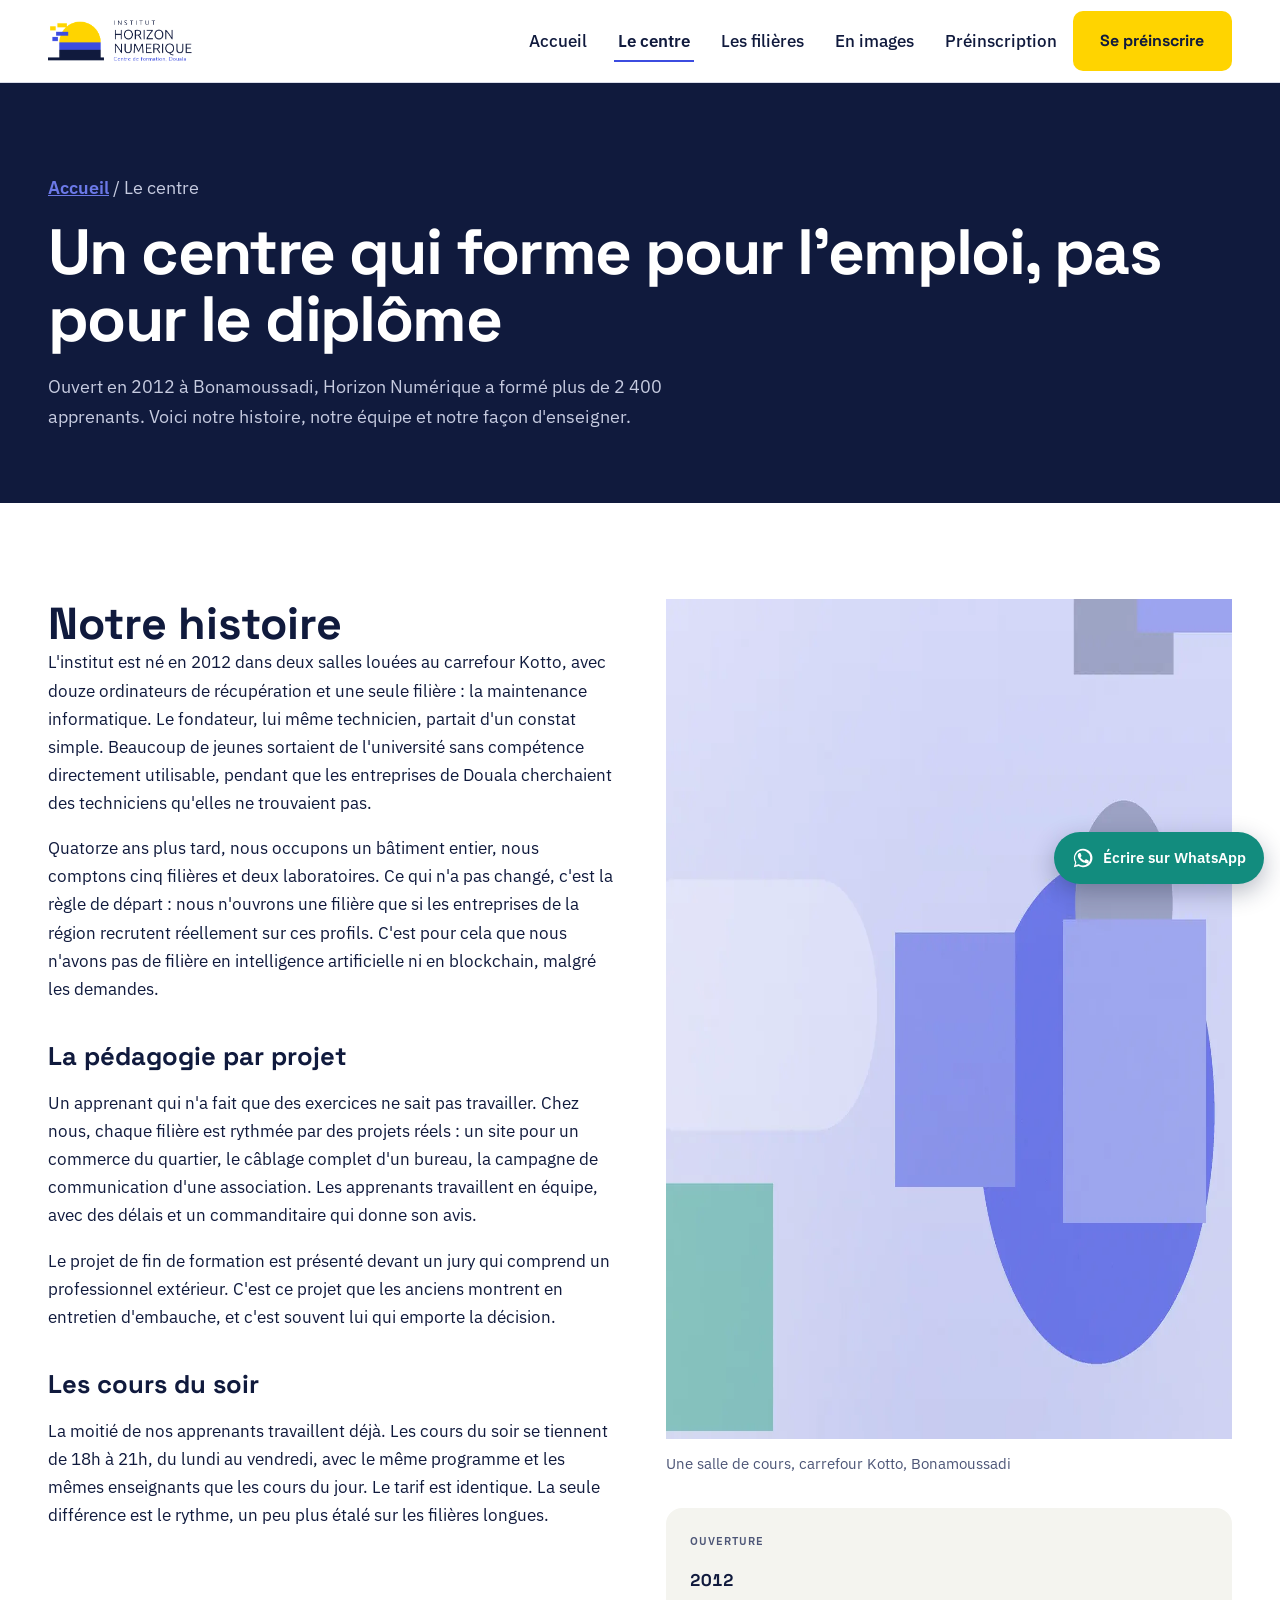
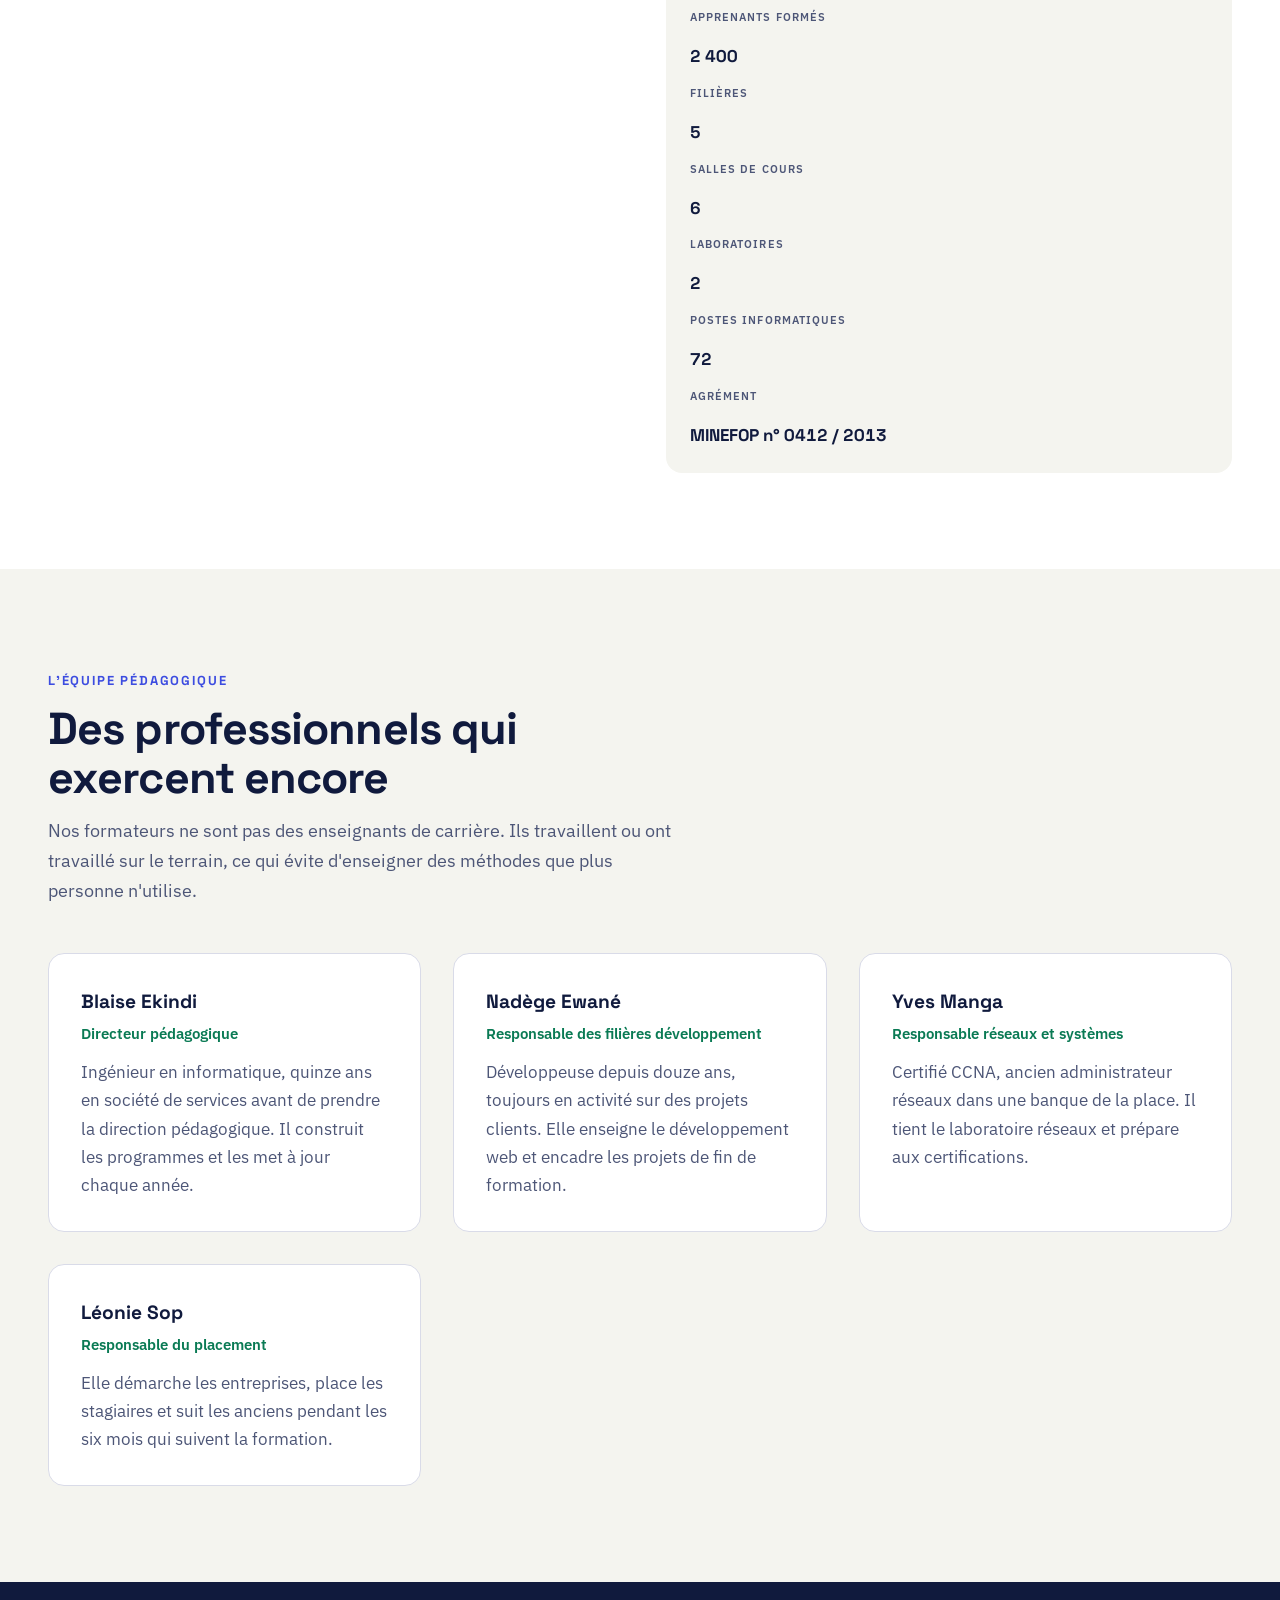
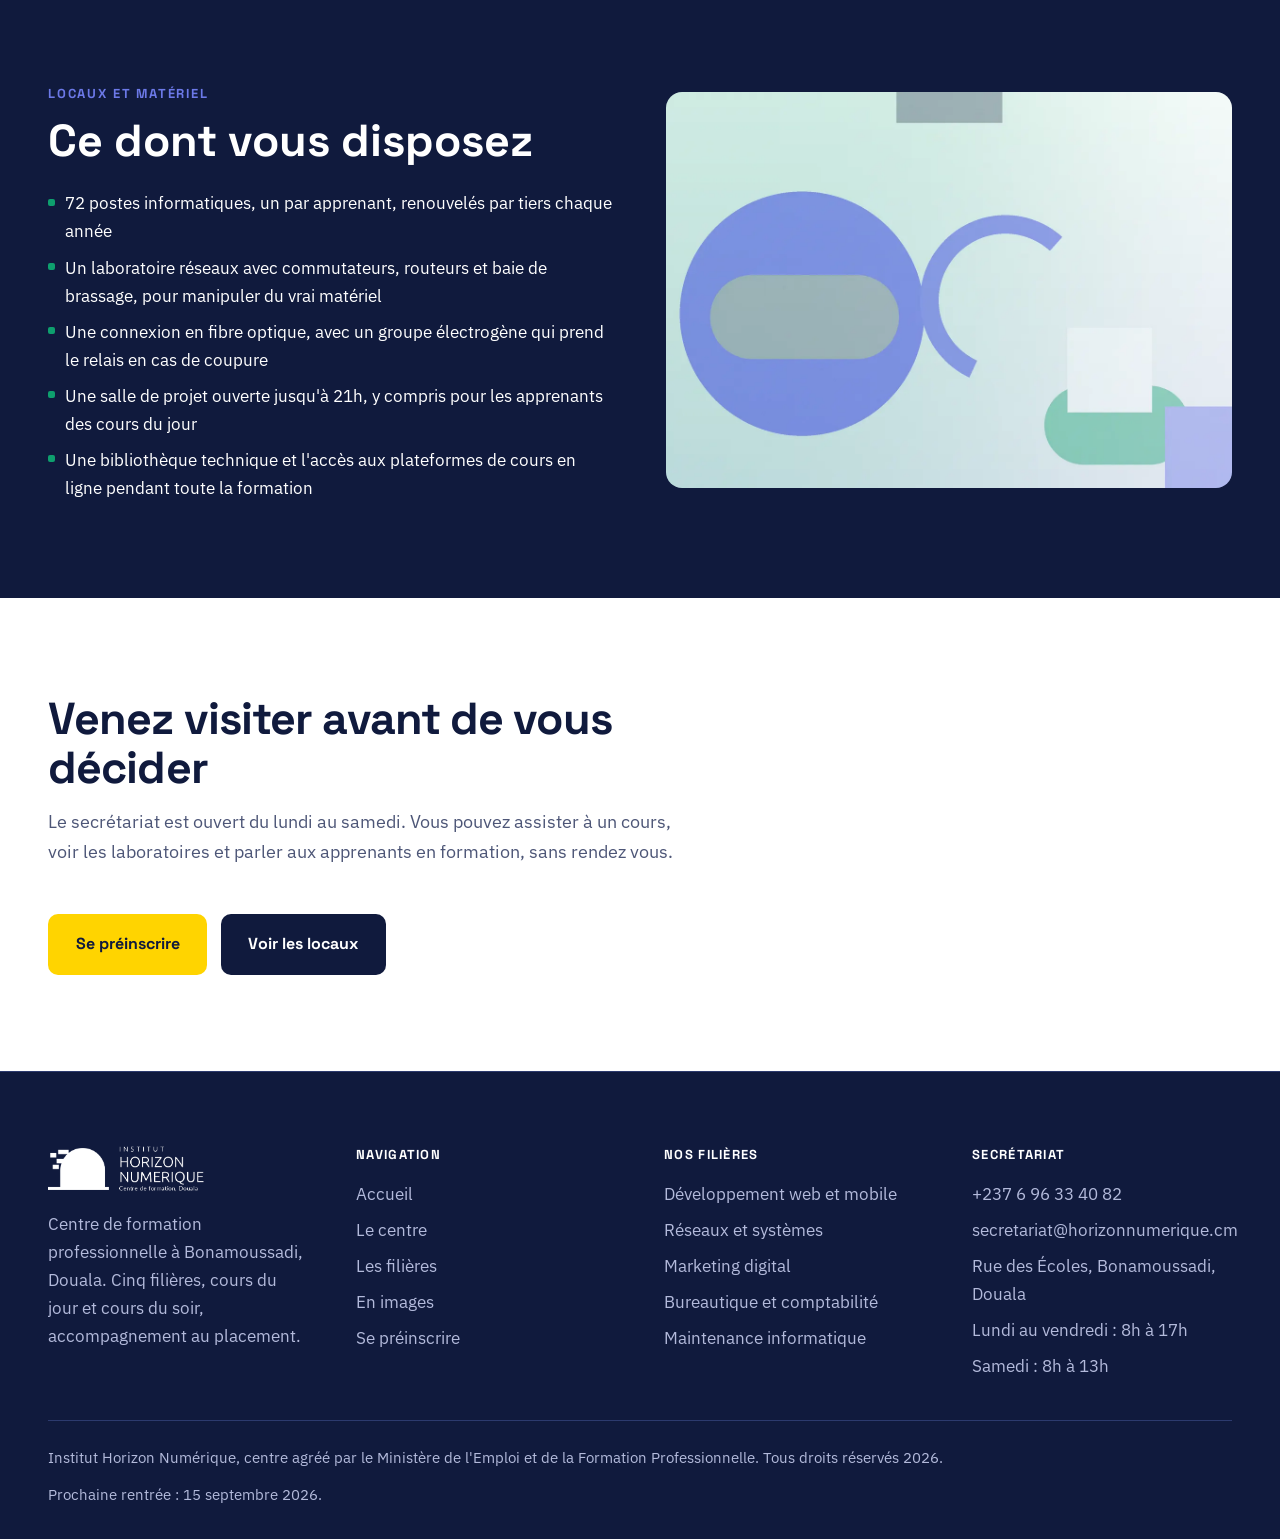
==== a-propos/index.html @ 8bb301e9 "Firs commit" ====
<!DOCTYPE html>
<html lang="fr">
<head>
  <meta charset="UTF-8">
  <meta name="viewport" content="width=device-width, initial-scale=1">
  <title>Le centre de formation | Horizon Numérique, Douala</title>
  <meta name="description" content="Ouvert en 2012 à Bonamoussadi, Horizon Numérique a formé 2 400 apprenants à Douala. Équipe pédagogique, laboratoires, matériel et pédagogie par projet.">
  <link rel="canonical" href="https://www.horizonnumerique.cm/a-propos/">
  <meta name="theme-color" content="#101A3D">
  <meta name="author" content="Institut Horizon Numérique">

  <meta property="og:type" content="website">
  <meta property="og:title" content="Le centre de formation | Horizon Numérique, Douala">
  <meta property="og:description" content="Ouvert en 2012 à Bonamoussadi, Horizon Numérique a formé 2 400 apprenants à Douala. Équipe pédagogique, laboratoires, matériel et pédagogie par projet.">
  <meta property="og:image" content="https://www.horizonnumerique.cm/assets/img/og-image.jpg">
  <meta property="og:image:width" content="1200">
  <meta property="og:image:height" content="630">
  <meta property="og:url" content="https://www.horizonnumerique.cm/a-propos/">
  <meta property="og:locale" content="fr_FR">
  <meta property="og:site_name" content="Institut Horizon Numérique">
  <meta name="twitter:card" content="summary_large_image">
  <meta name="twitter:title" content="Le centre de formation | Horizon Numérique, Douala">
  <meta name="twitter:description" content="Ouvert en 2012 à Bonamoussadi, Horizon Numérique a formé 2 400 apprenants à Douala. Équipe pédagogique, laboratoires, matériel et pédagogie par projet.">
  <meta name="twitter:image" content="https://www.horizonnumerique.cm/assets/img/og-image.jpg">

  <link rel="icon" href="../favicon.ico" sizes="any">
  <link rel="icon" type="image/png" sizes="32x32" href="../assets/logo/favicon-32x32.png">
  <link rel="icon" type="image/png" sizes="16x16" href="../assets/logo/favicon-16x16.png">
  <link rel="apple-touch-icon" href="../assets/logo/apple-touch-icon.png">
  <link rel="manifest" href="../site.webmanifest">

  <link rel="preload" as="image" href="../assets/logo/logo.png">
  <link rel="preconnect" href="https://fonts.googleapis.com">
  <link rel="preconnect" href="https://fonts.gstatic.com" crossorigin>
  <link rel="stylesheet"
        href="https://fonts.googleapis.com/css2?family=Space+Grotesk:wght@500;700&family=IBM+Plex+Sans:wght@400;500;600&display=swap">
  <link rel="stylesheet" href="../assets/css/style.css">
</head>
<body>
  <a class="saut-contenu" href="#contenu">Aller au contenu principal</a>

  <header class="entete">
    <div class="enveloppe entete__barre">
      <a class="entete__logo" href="../index.html" aria-label="Institut Horizon Numérique, retour à l'accueil">
        <img src="../assets/logo/logo.png" alt="Institut Horizon Numérique, centre de formation à Douala" width="144" height="46">
      </a>

      <button class="bouton-menu" type="button" data-menu-bouton
              aria-expanded="false" aria-controls="navigation-principale">Menu</button>

      <nav class="nav" id="navigation-principale" data-menu aria-label="Navigation principale">
        <ul class="nav__liste">
          <li><a class="nav__lien" href="../index.html">Accueil</a></li>
          <li><a class="nav__lien" href="../a-propos/index.html" aria-current="page">Le centre</a></li>
          <li><a class="nav__lien" href="../services/index.html">Les filières</a></li>
          <li><a class="nav__lien" href="../galerie/index.html">En images</a></li>
          <li><a class="nav__lien" href="../contact/index.html">Préinscription</a></li>
        </ul>
      </nav>

      <a class="bouton bouton--jaune" href="../contact/index.html">Se préinscrire</a>
    </div>
  </header>


  <main id="contenu">
    <section class="bandeau">
      <div class="enveloppe">
        <p class="fil"><a href="../index.html">Accueil</a> / Le centre</p>
        <h1>Un centre qui forme pour l'emploi, pas pour le diplôme</h1>
        <p>Ouvert en 2012 à Bonamoussadi, Horizon Numérique a formé plus de 2 400 apprenants. Voici notre histoire, notre équipe et notre façon d'enseigner.</p>
      </div>
    </section>

    <section class="section">
      <div class="enveloppe colonnes">
        <div class="prose">
          <h2 style="font-family:var(--display);font-size:var(--t-l);font-weight:700;line-height:1.1">Notre histoire</h2>
          <p>L'institut est né en 2012 dans deux salles louées au carrefour
             Kotto, avec douze ordinateurs de récupération et une seule
             filière : la maintenance informatique. Le fondateur, lui même
             technicien, partait d'un constat simple. Beaucoup de jeunes
             sortaient de l'université sans compétence directement utilisable,
             pendant que les entreprises de Douala cherchaient des techniciens
             qu'elles ne trouvaient pas.</p>
          <p>Quatorze ans plus tard, nous occupons un bâtiment entier, nous
             comptons cinq filières et deux laboratoires. Ce qui n'a pas changé,
             c'est la règle de départ : nous n'ouvrons une filière que si les
             entreprises de la région recrutent réellement sur ces profils.
             C'est pour cela que nous n'avons pas de filière en intelligence
             artificielle ni en blockchain, malgré les demandes.</p>

          <h3>La pédagogie par projet</h3>
          <p>Un apprenant qui n'a fait que des exercices ne sait pas
             travailler. Chez nous, chaque filière est rythmée par des projets
             réels : un site pour un commerce du quartier, le câblage complet
             d'un bureau, la campagne de communication d'une association. Les
             apprenants travaillent en équipe, avec des délais et un
             commanditaire qui donne son avis.</p>
          <p>Le projet de fin de formation est présenté devant un jury qui
             comprend un professionnel extérieur. C'est ce projet que les
             anciens montrent en entretien d'embauche, et c'est souvent lui qui
             emporte la décision.</p>

          <h3>Les cours du soir</h3>
          <p>La moitié de nos apprenants travaillent déjà. Les cours du soir se
             tiennent de 18h à 21h, du lundi au vendredi, avec le même
             programme et les mêmes enseignants que les cours du jour. Le tarif
             est identique. La seule différence est le rythme, un peu plus
             étalé sur les filières longues.</p>
        </div>

        <div>
          <picture>
            <source type="image/webp" srcset="../assets/img/locaux.webp">
            <img src="../assets/img/locaux.jpg" alt="Salle de cours de l'Institut Horizon Numérique à Douala" width="1200" height="840" loading="lazy" decoding="async">
          </picture>
          <p class="champ__aide" style="margin-top:0.75rem">Une salle de cours,
             carrefour Kotto, Bonamoussadi</p>

          <div class="encadre" style="margin-top:2rem">
            <dl>
              <dt>Ouverture</dt><dd>2012</dd>
              <dt>Apprenants formés</dt><dd>2 400</dd>
              <dt>Filières</dt><dd>5</dd>
              <dt>Salles de cours</dt><dd>6</dd>
              <dt>Laboratoires</dt><dd>2</dd>
              <dt>Postes informatiques</dt><dd>72</dd>
              <dt>Agrément</dt><dd>MINEFOP n° 0412 / 2013</dd>
            </dl>
          </div>
        </div>
      </div>
    </section>

    <section class="section section--craie" aria-labelledby="titre-equipe">
      <div class="enveloppe">
        <div class="titre-section">
          <span class="surtitre">L'équipe pédagogique</span>
          <h2 id="titre-equipe">Des professionnels qui exercent encore</h2>
          <p>Nos formateurs ne sont pas des enseignants de carrière. Ils
             travaillent ou ont travaillé sur le terrain, ce qui évite
             d'enseigner des méthodes que plus personne n'utilise.</p>
        </div>

        <div class="temoignages">
          <article class="temoignage">
            <div>
              <h3 style="font-family:var(--display);font-size:1.2rem;font-weight:700">Blaise Ekindi</h3>
              <p class="temoignage__poste" style="margin-top:0.2rem">Directeur pédagogique</p>
              <p style="margin-top:0.75rem;color:var(--texte-doux)">Ingénieur en informatique, quinze ans en société de services avant de prendre la direction pédagogique. Il construit les programmes et les met à jour chaque année.</p>
            </div>
          </article>
          <article class="temoignage">
            <div>
              <h3 style="font-family:var(--display);font-size:1.2rem;font-weight:700">Nadège Ewané</h3>
              <p class="temoignage__poste" style="margin-top:0.2rem">Responsable des filières développement</p>
              <p style="margin-top:0.75rem;color:var(--texte-doux)">Développeuse depuis douze ans, toujours en activité sur des projets clients. Elle enseigne le développement web et encadre les projets de fin de formation.</p>
            </div>
          </article>
          <article class="temoignage">
            <div>
              <h3 style="font-family:var(--display);font-size:1.2rem;font-weight:700">Yves Manga</h3>
              <p class="temoignage__poste" style="margin-top:0.2rem">Responsable réseaux et systèmes</p>
              <p style="margin-top:0.75rem;color:var(--texte-doux)">Certifié CCNA, ancien administrateur réseaux dans une banque de la place. Il tient le laboratoire réseaux et prépare aux certifications.</p>
            </div>
          </article>
          <article class="temoignage">
            <div>
              <h3 style="font-family:var(--display);font-size:1.2rem;font-weight:700">Léonie Sop</h3>
              <p class="temoignage__poste" style="margin-top:0.2rem">Responsable du placement</p>
              <p style="margin-top:0.75rem;color:var(--texte-doux)">Elle démarche les entreprises, place les stagiaires et suit les anciens pendant les six mois qui suivent la formation.</p>
            </div>
          </article>
        </div>
      </div>
    </section>

    <section class="section section--nuit">
      <div class="enveloppe duo">
        <div>
          <span class="surtitre">Locaux et matériel</span>
          <h2 style="font-family:var(--display);font-size:var(--t-l);font-weight:700;line-height:1.1">Ce dont vous disposez</h2>
          <ul class="liste-puces" style="margin-top:1.5rem">
            <li>72 postes informatiques, un par apprenant, renouvelés par
                tiers chaque année</li>
            <li>Un laboratoire réseaux avec commutateurs, routeurs et baie de
                brassage, pour manipuler du vrai matériel</li>
            <li>Une connexion en fibre optique, avec un groupe électrogène qui
                prend le relais en cas de coupure</li>
            <li>Une salle de projet ouverte jusqu'à 21h, y compris pour les
                apprenants des cours du jour</li>
            <li>Une bibliothèque technique et l'accès aux plateformes de cours
                en ligne pendant toute la formation</li>
          </ul>
        </div>
        <div><picture>
            <source type="image/webp" srcset="../assets/img/pedagogie.webp">
            <img src="../assets/img/pedagogie.jpg" alt="Apprenants travaillant en projet à l'Institut Horizon Numérique" width="1200" height="840" loading="lazy" decoding="async">
          </picture></div>
      </div>
    </section>

    <section class="section">
      <div class="enveloppe">
        <div class="titre-section">
          <h2>Venez visiter avant de vous décider</h2>
          <p>Le secrétariat est ouvert du lundi au samedi. Vous pouvez assister
             à un cours, voir les laboratoires et parler aux apprenants en
             formation, sans rendez vous.</p>
        </div>
        <div class="groupe-boutons">
          <a class="bouton bouton--jaune" href="../contact/index.html">Se préinscrire</a>
          <a class="bouton bouton--nuit" href="../galerie/index.html">Voir les locaux</a>
        </div>
      </div>
    </section>
  </main>


  <footer class="pied">
    <div class="enveloppe">
      <div class="pied__grille">
        <div>
          <img src="../assets/logo/logo-blanc.png" alt="Institut Horizon Numérique, centre de formation à Douala" width="157" height="50">
          <p>Centre de formation professionnelle à Bonamoussadi, Douala.
             Cinq filières, cours du jour et cours du soir, accompagnement au
             placement.</p>
        </div>

        <div>
          <h3>Navigation</h3>
          <ul>
            <li><a href="../index.html">Accueil</a></li>
            <li><a href="../a-propos/index.html">Le centre</a></li>
            <li><a href="../services/index.html">Les filières</a></li>
            <li><a href="../galerie/index.html">En images</a></li>
            <li><a href="../contact/index.html">Se préinscrire</a></li>
          </ul>
        </div>

        <div>
          <h3>Nos filières</h3>
          <ul>
            <li><a href="../services/index.html#dev-web">Développement web et mobile</a></li>
            <li><a href="../services/index.html#reseaux">Réseaux et systèmes</a></li>
            <li><a href="../services/index.html#marketing">Marketing digital</a></li>
            <li><a href="../services/index.html#bureautique">Bureautique et comptabilité</a></li>
            <li><a href="../services/index.html#maintenance">Maintenance informatique</a></li>
          </ul>
        </div>

        <div>
          <h3>Secrétariat</h3>
          <ul>
            <li><a href="tel:+237696334082">+237 6 96 33 40 82</a></li>
            <li><a href="mailto:secretariat@horizonnumerique.cm">secretariat@horizonnumerique.cm</a></li>
            <li>Rue des Écoles, Bonamoussadi, Douala</li>
            <li>Lundi au vendredi : 8h à 17h</li>
            <li>Samedi : 8h à 13h</li>
          </ul>
        </div>
      </div>

      <div class="pied__bas">
        <p>Institut Horizon Numérique, centre agréé par le Ministère de
           l'Emploi et de la Formation Professionnelle. Tous droits réservés
           <span data-annee>2026</span>.</p>
        <p>Prochaine rentrée : 15 septembre 2026.</p>
      </div>
    </div>
  </footer>

  <a class="whatsapp" href="https://wa.me/237696334082?text=Bonjour%2C%20je%20souhaite%20des%20informations%20sur%20les%20formations%20de%20l%27Institut%20Horizon%20Numerique." target="_blank" rel="noopener"
     aria-label="Écrire à l'Institut Horizon Numérique sur WhatsApp">
    <svg viewBox="0 0 24 24" aria-hidden="true" focusable="false"><path d="M17.5 14.4c-.3-.2-1.7-.9-2-1-.3-.1-.5-.2-.7.1-.2.3-.7 1-.9 1.2-.2.2-.3.2-.6.1-.3-.2-1.2-.5-2.3-1.4-.9-.8-1.4-1.7-1.6-2-.2-.3 0-.5.1-.6l.5-.5c.1-.2.2-.3.3-.5 0-.2 0-.4 0-.5 0-.2-.7-1.6-.9-2.2-.2-.6-.5-.5-.7-.5h-.6c-.2 0-.5.1-.8.4-.3.3-1 1-1 2.5s1.1 2.9 1.2 3.1c.2.2 2.1 3.2 5.1 4.4 2.5 1 3 .8 3.6.8.5 0 1.7-.7 2-1.4.2-.7.2-1.2.2-1.4-.1-.1-.3-.2-.6-.3M12 2a10 10 0 0 0-8.6 15L2 22l5.2-1.4A10 10 0 1 0 12 2m0 18.2c-1.6 0-3.2-.4-4.6-1.3l-.3-.2-3.1.8.8-3-.2-.3A8.2 8.2 0 1 1 12 20.2"/></svg>
    <span>Écrire sur WhatsApp</span>
  </a>

  <script src="../assets/js/main.js" defer></script>
</body>
</html>
---- assets/css/style.css ----
/* ==========================================================================
   Institut Horizon Numerique - feuille de style unique

   Le visiteur est un bachelier ou un parent qui compare deux ou trois centres.
   Il cherche quatre reponses : quelles filieres, combien ca coute, combien de
   temps, et est-ce que ca debouche sur un emploi. Toute la mise en page vise a
   rendre ces quatre reponses trouvables en moins de trente secondes.
   ========================================================================== */

:root {
  /* Palette : nuit et electrique viennent du logo. Le jaune aussi, mais il
     obeit ici a une regle stricte, voir plus bas. */
  --nuit: #101a3d;
  --nuit-clair: #1b2856;
  --jaune: #ffd400;
  --jaune-fonce: #d9b400;
  --electrique: #3c4ce0;
  --electrique-clair: #6c79e8;
  --craie: #f4f4ef;
  --vert: #0e9f6e;
  --vert-fonce: #0a7a54;
  --blanc: #ffffff;

  --texte: #101a3d;
  --texte-doux: #4d5677;
  --filet: #d9dbe8;

  --display: "Space Grotesk", system-ui, -apple-system, "Segoe UI", sans-serif;
  --corps: "IBM Plex Sans", system-ui, -apple-system, "Segoe UI", sans-serif;

  --t-xl: clamp(2.2rem, 5.5vw, 4rem);
  --t-l: clamp(1.75rem, 3.6vw, 2.8rem);
  --t-m: clamp(1.25rem, 2.2vw, 1.6rem);

  --gouttiere: clamp(1.25rem, 4vw, 3rem);
  --section: clamp(3.5rem, 8vw, 6rem);
  --max: 1280px;

  --rayon: 10px;
  --rayon-l: 16px;
  --ombre: 0 8px 26px rgba(16, 26, 61, 0.09);
  --transition: 220ms cubic-bezier(0.2, 0.6, 0.2, 1);
}

*,
*::before,
*::after {
  box-sizing: border-box;
}

* {
  margin: 0;
}

html {
  -webkit-text-size-adjust: 100%;
  scroll-behavior: smooth;
}

body {
  background: var(--blanc);
  color: var(--texte);
  font-family: var(--corps);
  font-size: 1.0625rem;
  line-height: 1.65;
  /* Chiffres tabulaires partout : le site est plein de tarifs, de durees et
     de pourcentages qui doivent s'aligner en colonne d'une carte a l'autre. */
  font-variant-numeric: tabular-nums;
  -webkit-font-smoothing: antialiased;
}

img,
picture,
svg {
  display: block;
  max-width: 100%;
}

a {
  color: inherit;
}

button,
input,
select,
textarea {
  font: inherit;
  color: inherit;
}

:focus-visible {
  outline: 3px solid var(--jaune);
  outline-offset: 3px;
}

/* Sur fond clair le jaune pur manque de contraste comme anneau de focus */
.section:not(.section--nuit) :focus-visible,
.entete :focus-visible {
  outline-color: var(--electrique);
}

.saut-contenu {
  position: absolute;
  left: -9999px;
  background: var(--nuit);
  color: var(--blanc);
  padding: 0.75rem 1.25rem;
  z-index: 200;
}

.saut-contenu:focus {
  left: 0;
}

/* --------------------------------------------------------------------------
   Structure
   -------------------------------------------------------------------------- */
.enveloppe {
  width: min(100% - var(--gouttiere) * 2, var(--max));
  margin-inline: auto;
}

.section {
  padding-block: var(--section);
}

.section--craie {
  background: var(--craie);
}

.section--nuit {
  background: var(--nuit);
  color: var(--blanc);
}

.titre-section {
  max-width: 64ch;
  margin-bottom: clamp(2rem, 4vw, 3rem);
}

.titre-section h2 {
  font-family: var(--display);
  font-size: var(--t-l);
  font-weight: 700;
  line-height: 1.1;
  letter-spacing: -0.02em;
}

.titre-section p {
  margin-top: 0.9rem;
  color: var(--texte-doux);
  font-size: 1.125rem;
}

.section--nuit .titre-section p {
  color: #b3badb;
}

.surtitre {
  display: inline-block;
  font-family: var(--display);
  font-size: 0.8125rem;
  font-weight: 700;
  letter-spacing: 0.14em;
  text-transform: uppercase;
  color: var(--electrique);
  margin-bottom: 0.75rem;
}

.section--nuit .surtitre {
  color: var(--electrique-clair);
}

/* --------------------------------------------------------------------------
   En-tete
   -------------------------------------------------------------------------- */
.entete {
  position: sticky;
  top: 0;
  z-index: 100;
  background: rgba(255, 255, 255, 0.97);
  border-bottom: 1px solid var(--filet);
}

.entete__barre {
  display: flex;
  align-items: center;
  gap: 0.75rem;
  min-height: 82px;
}

.entete__logo {
  margin-right: auto;
}

.entete__logo img {
  height: 46px;
  width: auto;
}

.nav__liste {
  display: flex;
  gap: clamp(0.75rem, 1.8vw, 1.75rem);
  list-style: none;
  padding: 0;
  align-items: center;
}

.nav__lien {
  text-decoration: none;
  font-weight: 500;
  padding: 0.5rem 0.25rem;
  border-bottom: 2px solid transparent;
  transition: color var(--transition), border-color var(--transition);
}

.nav__lien:hover {
  color: var(--electrique);
}

.nav__lien[aria-current="page"] {
  border-bottom-color: var(--electrique);
  font-weight: 600;
}

.bouton-menu {
  display: none;
  background: none;
  border: 1px solid var(--filet);
  border-radius: var(--rayon);
  padding: 0.6rem 1rem;
  cursor: pointer;
  font-weight: 600;
}

@media (max-width: 1040px) {
  .bouton-menu {
    display: block;
  }

  .entete__barre {
    flex-wrap: wrap;
  }

  .nav {
    position: absolute;
    inset: 100% 0 auto 0;
    background: var(--blanc);
    border-bottom: 1px solid var(--filet);
    display: none;
    padding: 0.5rem var(--gouttiere) 1.5rem;
    box-shadow: var(--ombre);
  }

  .nav[data-ouvert="true"] {
    display: block;
  }

  .nav__liste {
    flex-direction: column;
    align-items: stretch;
    gap: 0;
  }

  .nav__lien {
    display: block;
    padding-block: 0.95rem;
    border-bottom: 1px solid var(--filet);
  }
}

/* --------------------------------------------------------------------------
   Boutons
   LE JAUNE NE SERT QU'ICI. C'est la regle qui fait tenir toute la page : si
   le jaune apparait ailleurs, le visiteur ne sait plus ou cliquer.
   -------------------------------------------------------------------------- */
.bouton {
  display: inline-flex;
  align-items: center;
  justify-content: center;
  gap: 0.5rem;
  padding: 0.95rem 1.6rem;
  border-radius: var(--rayon);
  font-family: var(--display);
  font-weight: 700;
  font-size: 1rem;
  text-decoration: none;
  border: 2px solid transparent;
  cursor: pointer;
  transition: background var(--transition), color var(--transition),
    border-color var(--transition);
}

.bouton--jaune {
  background: var(--jaune);
  color: var(--nuit);
}

.bouton--jaune:hover {
  background: var(--jaune-fonce);
}

.bouton--nuit {
  background: var(--nuit);
  color: var(--blanc);
}

.bouton--nuit:hover {
  background: var(--electrique);
}

.bouton--ligne {
  border-color: currentColor;
}

.bouton--ligne:hover {
  background: var(--jaune);
  border-color: var(--jaune);
  color: var(--nuit);
}

.groupe-boutons {
  display: flex;
  flex-wrap: wrap;
  gap: 0.85rem;
}

/* --------------------------------------------------------------------------
   Hero
   La date limite de session est l'information la plus urgente de la page :
   elle est traitee comme une alerte, avant meme le titre.
   -------------------------------------------------------------------------- */
.hero {
  position: relative;
  background: var(--nuit);
  color: var(--blanc);
  overflow: hidden;
}

.hero__fond {
  position: absolute;
  inset: 0;
  width: 100%;
  height: 100%;
  object-fit: cover;
  opacity: 0.5;
}

.hero::after {
  content: "";
  position: absolute;
  inset: 0;
  background: linear-gradient(100deg, rgba(16, 26, 61, 0.95) 0%,
    rgba(16, 26, 61, 0.78) 48%, rgba(16, 26, 61, 0.25) 88%);
  pointer-events: none;
  z-index: 0;
}

.hero__contenu {
  position: relative;
  z-index: 1;
  padding-block: clamp(3rem, 8vw, 6rem);
}

.hero__texte {
  max-width: 62ch;
}

.hero h1 {
  font-family: var(--display);
  font-size: var(--t-xl);
  font-weight: 700;
  line-height: 1.05;
  letter-spacing: -0.025em;
  margin-block: 1.25rem;
}

.hero p {
  font-size: clamp(1.0625rem, 1.5vw, 1.2rem);
  color: #c6cbe0;
  max-width: 54ch;
}

.hero .groupe-boutons {
  margin-top: 2rem;
}

/* Bandeau de session : bordure jaune parce qu'il porte l'action, pas un fond
   jaune, qui volerait la vedette au bouton juste en dessous. */
.session {
  display: inline-flex;
  flex-wrap: wrap;
  align-items: baseline;
  gap: 0.5rem 0.85rem;
  border: 2px solid var(--jaune);
  border-radius: var(--rayon);
  padding: 0.7rem 1.1rem;
  font-size: 0.95rem;
}

.session__etiquette {
  font-family: var(--display);
  font-weight: 700;
  letter-spacing: 0.1em;
  text-transform: uppercase;
  font-size: 0.75rem;
  color: var(--jaune);
}

.session strong {
  font-weight: 600;
}

/* --------------------------------------------------------------------------
   Bandeau de chiffres
   -------------------------------------------------------------------------- */
.chiffres {
  display: grid;
  grid-template-columns: repeat(auto-fit, minmax(min(160px, 100%), 1fr));
  gap: clamp(1.25rem, 3vw, 2.5rem);
}

.chiffre__valeur {
  font-family: var(--display);
  font-size: clamp(2.4rem, 5vw, 3.5rem);
  font-weight: 700;
  line-height: 1;
  color: var(--electrique);
  letter-spacing: -0.02em;
}

.section--nuit .chiffre__valeur {
  color: var(--electrique-clair);
}

.chiffre--reussite .chiffre__valeur {
  color: var(--vert);
}

.section--nuit .chiffre--reussite .chiffre__valeur {
  color: #3ecb99;
}

.chiffre__libelle {
  margin-top: 0.6rem;
  font-size: 0.95rem;
  color: var(--texte-doux);
}

.section--nuit .chiffre__libelle {
  color: #b3badb;
}

/* --------------------------------------------------------------------------
   Grille des filieres : l'element signature

   Chaque carte porte les trois informations que le visiteur cherche (duree,
   rythme, tarif) sans avoir a cliquer. Le clic ne sert qu'a obtenir le
   detail : programme et debouches.
   -------------------------------------------------------------------------- */
.filieres {
  display: grid;
  grid-template-columns: repeat(auto-fit, minmax(min(320px, 100%), 1fr));
  gap: clamp(1.25rem, 2.5vw, 1.75rem);
  align-items: start;
}

.filiere {
  background: var(--blanc);
  border: 1px solid var(--filet);
  border-radius: var(--rayon-l);
  overflow: hidden;
  transition: border-color var(--transition), box-shadow var(--transition);
}

.filiere:hover {
  border-color: var(--electrique);
  box-shadow: var(--ombre);
}

.filiere__entete {
  padding: clamp(1.35rem, 2.5vw, 1.75rem);
}

.filiere__categorie {
  font-family: var(--display);
  font-size: 0.75rem;
  font-weight: 700;
  letter-spacing: 0.12em;
  text-transform: uppercase;
  color: var(--electrique);
}

.filiere h3 {
  font-family: var(--display);
  font-size: var(--t-m);
  font-weight: 700;
  line-height: 1.2;
  margin-block: 0.5rem 0.75rem;
}

.filiere__resume {
  color: var(--texte-doux);
  font-size: 1rem;
}

/* Les trois donnees decisives, alignees et toujours dans le meme ordre */
.filiere__donnees {
  display: grid;
  grid-template-columns: repeat(3, 1fr);
  gap: 0.75rem;
  margin-top: 1.25rem;
  padding-top: 1.25rem;
  border-top: 1px solid var(--filet);
}

.filiere__donnees div {
  min-width: 0;
}

.filiere__donnees dt {
  font-size: 0.6875rem;
  font-weight: 600;
  letter-spacing: 0.1em;
  text-transform: uppercase;
  color: var(--texte-doux);
  margin-bottom: 0.2rem;
}

.filiere__donnees dd {
  margin: 0;
  font-family: var(--display);
  font-weight: 700;
  font-size: 1rem;
  line-height: 1.25;
}

.filiere__donnees .tarif {
  color: var(--vert-fonce);
}

/* Le bouton de depliage occupe toute la largeur : c'est une grande cible,
   plus facile a viser au pouce sur un telephone d'entree de gamme. */
.filiere__bouton {
  width: 100%;
  display: flex;
  align-items: center;
  justify-content: space-between;
  gap: 1rem;
  background: var(--craie);
  border: 0;
  border-top: 1px solid var(--filet);
  padding: 1rem clamp(1.35rem, 2.5vw, 1.75rem);
  font-family: var(--display);
  font-weight: 700;
  cursor: pointer;
  text-align: left;
  transition: background var(--transition);
}

.filiere__bouton:hover {
  background: #e9eaf6;
}

.filiere__bouton svg {
  width: 20px;
  height: 20px;
  flex-shrink: 0;
  fill: none;
  stroke: var(--electrique);
  stroke-width: 2.2;
  stroke-linecap: round;
  transition: transform var(--transition);
}

.filiere__bouton[aria-expanded="true"] svg {
  transform: rotate(180deg);
}

.filiere__detail[hidden] {
  display: none;
}

.filiere__detail {
  padding: 0 clamp(1.35rem, 2.5vw, 1.75rem) clamp(1.35rem, 2.5vw, 1.75rem);
  border-top: 1px solid var(--filet);
}

.filiere__detail h4 {
  font-family: var(--display);
  font-size: 0.8125rem;
  font-weight: 700;
  letter-spacing: 0.1em;
  text-transform: uppercase;
  color: var(--texte-doux);
  margin-block: 1.5rem 0.75rem;
}

.filiere__detail ul {
  list-style: none;
  padding: 0;
  display: grid;
  gap: 0.5rem;
}

.filiere__detail li {
  display: grid;
  grid-template-columns: auto 1fr;
  gap: 0.65rem;
  align-items: start;
  font-size: 1rem;
}

.filiere__detail li::before {
  content: "";
  width: 7px;
  height: 7px;
  margin-top: 0.6rem;
  background: var(--electrique);
  border-radius: 2px;
}

.filiere__detail .debouches li::before {
  background: var(--vert);
}

/* --------------------------------------------------------------------------
   Etapes d'inscription
   -------------------------------------------------------------------------- */
.etapes {
  display: grid;
  grid-template-columns: repeat(auto-fit, minmax(min(220px, 100%), 1fr));
  gap: clamp(1.25rem, 3vw, 2rem);
  list-style: none;
  padding: 0;
  counter-reset: etape;
}

.etape {
  counter-increment: etape;
  padding-top: 1.5rem;
  border-top: 3px solid var(--electrique);
  position: relative;
}

.etape::before {
  content: counter(etape);
  font-family: var(--display);
  font-size: 2.5rem;
  font-weight: 700;
  line-height: 1;
  color: var(--electrique);
  display: block;
  margin-bottom: 0.5rem;
}

.section--nuit .etape {
  border-top-color: var(--electrique-clair);
}

.section--nuit .etape::before {
  color: var(--electrique-clair);
}

.etape h3 {
  font-family: var(--display);
  font-size: 1.2rem;
  font-weight: 700;
  margin-bottom: 0.5rem;
}

.etape p {
  color: var(--texte-doux);
  font-size: 1rem;
}

.section--nuit .etape p {
  color: #b3badb;
}

/* --------------------------------------------------------------------------
   Temoignages
   -------------------------------------------------------------------------- */
.temoignages {
  display: grid;
  grid-template-columns: repeat(auto-fit, minmax(min(280px, 100%), 1fr));
  gap: clamp(1.25rem, 2.5vw, 2rem);
}

.temoignage {
  background: var(--blanc);
  border: 1px solid var(--filet);
  border-radius: var(--rayon-l);
  padding: clamp(1.5rem, 2.5vw, 2rem);
  display: flex;
  flex-direction: column;
  gap: 1.25rem;
}

.temoignage blockquote {
  margin: 0;
  font-size: 1.0625rem;
}

.temoignage__auteur {
  display: flex;
  align-items: center;
  gap: 0.85rem;
  margin-top: auto;
  padding-top: 1.25rem;
  border-top: 1px solid var(--filet);
}

.temoignage__auteur img {
  width: 52px;
  height: 52px;
  border-radius: 50%;
  flex-shrink: 0;
}

.temoignage__nom {
  font-family: var(--display);
  font-weight: 700;
}

.temoignage__poste {
  font-size: 0.95rem;
  color: var(--vert-fonce);
  font-weight: 600;
}

.temoignage__promo {
  font-size: 0.875rem;
  color: var(--texte-doux);
}

/* --------------------------------------------------------------------------
   Entreprises partenaires
   Presentees en pastilles typographiques et non en logos : nous n'inventons
   pas l'identite visuelle d'entreprises reelles.
   -------------------------------------------------------------------------- */
.partenaires {
  display: flex;
  flex-wrap: wrap;
  gap: 0.75rem;
  list-style: none;
  padding: 0;
}

.partenaires li {
  border: 1px solid var(--filet);
  border-radius: var(--rayon);
  padding: 0.7rem 1.15rem;
  font-family: var(--display);
  font-weight: 500;
  background: var(--blanc);
}

.section--nuit .partenaires li {
  background: var(--nuit-clair);
  border-color: #2c3a6e;
}

/* --------------------------------------------------------------------------
   Fiches de filiere detaillees, page formations
   -------------------------------------------------------------------------- */
.fiche {
  border-top: 3px solid var(--nuit);
  padding-top: 1.75rem;
  margin-top: clamp(2.5rem, 5vw, 4rem);
}

.fiche__entete {
  display: grid;
  gap: 1.5rem;
  align-items: start;
}

@media (min-width: 880px) {
  .fiche__entete {
    grid-template-columns: 1.4fr 1fr;
    gap: clamp(2rem, 4vw, 3.5rem);
  }
}

.fiche h2 {
  font-family: var(--display);
  font-size: var(--t-l);
  font-weight: 700;
  line-height: 1.1;
  letter-spacing: -0.02em;
  margin-bottom: 0.75rem;
}

.fiche h3 {
  font-family: var(--display);
  font-size: 1.15rem;
  font-weight: 700;
  margin-block: 2rem 0.85rem;
}

.encadre {
  background: var(--craie);
  border-radius: var(--rayon-l);
  padding: 1.5rem;
}

.encadre dl {
  display: grid;
  gap: 0.85rem;
}

.encadre dt {
  font-size: 0.6875rem;
  font-weight: 600;
  letter-spacing: 0.1em;
  text-transform: uppercase;
  color: var(--texte-doux);
}

.encadre dd {
  margin: 0.15rem 0 0;
  font-family: var(--display);
  font-weight: 700;
  font-size: 1.0625rem;
}

.modules {
  display: grid;
  gap: 0.75rem;
  list-style: none;
  padding: 0;
  counter-reset: module;
}

.modules li {
  counter-increment: module;
  display: grid;
  grid-template-columns: auto 1fr;
  gap: 1rem;
  align-items: baseline;
  border-bottom: 1px solid var(--filet);
  padding-bottom: 0.75rem;
}

.modules li::before {
  content: "M" counter(module);
  font-family: var(--display);
  font-weight: 700;
  font-size: 0.8125rem;
  color: var(--electrique);
}

.liste-puces {
  list-style: none;
  padding: 0;
  display: grid;
  gap: 0.5rem;
}

.liste-puces li {
  display: grid;
  grid-template-columns: auto 1fr;
  gap: 0.65rem;
  align-items: start;
}

.liste-puces li::before {
  content: "";
  width: 7px;
  height: 7px;
  margin-top: 0.6rem;
  background: var(--vert);
  border-radius: 2px;
}

/* --------------------------------------------------------------------------
   Galerie
   -------------------------------------------------------------------------- */
.grille-galerie {
  display: grid;
  grid-template-columns: repeat(auto-fit, minmax(min(280px, 100%), 1fr));
  gap: clamp(1rem, 2vw, 1.5rem);
}

.vignette {
  border-radius: var(--rayon-l);
  overflow: hidden;
  background: var(--craie);
  border: 1px solid var(--filet);
}

.vignette img {
  width: 100%;
  height: auto;
  transition: transform var(--transition);
}

.vignette:hover img {
  transform: scale(1.04);
}

.vignette figcaption {
  padding: 1rem 1.25rem 1.25rem;
  font-family: var(--display);
  font-weight: 700;
}

.vignette figcaption span {
  display: block;
  font-family: var(--corps);
  font-weight: 400;
  font-size: 0.95rem;
  color: var(--texte-doux);
  margin-top: 0.2rem;
}

/* --------------------------------------------------------------------------
   Contenu editorial
   -------------------------------------------------------------------------- */
.colonnes {
  display: grid;
  grid-template-columns: repeat(auto-fit, minmax(min(300px, 100%), 1fr));
  gap: clamp(1.75rem, 4vw, 3.5rem);
}

.duo {
  display: grid;
  gap: clamp(2rem, 4vw, 3.5rem);
  align-items: center;
}

@media (min-width: 900px) {
  .duo {
    grid-template-columns: 1fr 1fr;
  }
}

.duo img {
  border-radius: var(--rayon-l);
  width: 100%;
  height: auto;
}

.prose p + p {
  margin-top: 1.1rem;
}

.prose h3 {
  font-family: var(--display);
  font-size: var(--t-m);
  font-weight: 700;
  margin-block: 2rem 0.75rem;
}

/* --------------------------------------------------------------------------
   Formulaire
   -------------------------------------------------------------------------- */
.formulaire {
  display: grid;
  gap: 1.25rem;
}

.champ {
  display: grid;
  gap: 0.4rem;
}

.champ--double {
  display: grid;
  gap: 1.25rem;
}

@media (min-width: 620px) {
  .champ--double {
    grid-template-columns: 1fr 1fr;
  }
}

.champ label {
  font-weight: 600;
}

.champ input,
.champ select,
.champ textarea {
  border: 1px solid var(--filet);
  border-radius: var(--rayon);
  background: var(--blanc);
  padding: 0.85rem 1rem;
  width: 100%;
}

.champ input:focus,
.champ select:focus,
.champ textarea:focus {
  border-color: var(--electrique);
}

.champ textarea {
  min-height: 130px;
  resize: vertical;
}

.champ__aide {
  font-size: 0.95rem;
  color: var(--texte-doux);
}

.champ__erreur {
  font-size: 0.95rem;
  font-weight: 600;
  color: #c62828;
  min-height: 1.2em;
}

.champ input[aria-invalid="true"],
.champ select[aria-invalid="true"],
.champ textarea[aria-invalid="true"] {
  border-color: #c62828;
  border-width: 2px;
}

/* Choix du rythme : deux options exclusives, presentees comme des cartes
   cliquables plutot que comme une liste deroulante. Le rythme est un critere
   de decision, il merite d'etre visible d'un coup d'oeil. */
.rythme {
  display: grid;
  grid-template-columns: 1fr 1fr;
  gap: 0.75rem;
}

.rythme label {
  border: 2px solid var(--filet);
  border-radius: var(--rayon);
  padding: 0.9rem 1rem;
  cursor: pointer;
  display: grid;
  gap: 0.2rem;
  transition: border-color var(--transition), background var(--transition);
}

.rythme label:hover {
  border-color: var(--electrique-clair);
}

.rythme input {
  position: absolute;
  opacity: 0;
  width: 0;
  height: 0;
}

.rythme input:checked + label,
.rythme label:has(input:checked) {
  border-color: var(--electrique);
  background: #eef0fc;
}

.rythme label:focus-within {
  outline: 3px solid var(--electrique);
  outline-offset: 2px;
}

.rythme span {
  font-size: 0.9rem;
  color: var(--texte-doux);
}

.message-succes {
  background: #e8f6f0;
  border-left: 4px solid var(--vert);
  border-radius: 0 var(--rayon) var(--rayon) 0;
  padding: 1.35rem 1.6rem;
  margin-bottom: 1.75rem;
}

.message-succes[hidden] {
  display: none;
}

/* --------------------------------------------------------------------------
   Coordonnees et carte
   -------------------------------------------------------------------------- */
.bloc-info {
  margin-bottom: 1.75rem;
}

.bloc-info h3 {
  font-family: var(--display);
  font-size: 0.8125rem;
  font-weight: 700;
  letter-spacing: 0.1em;
  text-transform: uppercase;
  color: var(--texte-doux);
  margin-bottom: 0.4rem;
}

.bloc-info a {
  font-weight: 600;
  color: var(--electrique);
}

.horaires {
  list-style: none;
  padding: 0;
  display: grid;
  gap: 0.5rem;
}

.horaires li {
  display: flex;
  justify-content: space-between;
  gap: 1rem;
  border-bottom: 1px solid var(--filet);
  padding-bottom: 0.5rem;
}

.horaires li:last-child {
  border-bottom: 0;
}

.carte-osm {
  border: 0;
  border-radius: var(--rayon-l);
  width: 100%;
  height: clamp(280px, 45vw, 420px);
}

/* --------------------------------------------------------------------------
   Bandeau de page interieure
   -------------------------------------------------------------------------- */
.bandeau {
  background: var(--nuit);
  color: var(--blanc);
  padding-block: clamp(2.5rem, 6vw, 4.5rem);
}

.bandeau h1 {
  font-family: var(--display);
  font-size: var(--t-xl);
  font-weight: 700;
  line-height: 1.05;
  letter-spacing: -0.025em;
}

.bandeau p {
  margin-top: 1.15rem;
  max-width: 64ch;
  font-size: 1.125rem;
  color: #c6cbe0;
}

.fil {
  font-size: 0.95rem;
  color: #b3badb;
  margin-bottom: 1rem;
}

.fil a {
  color: var(--electrique-clair);
  font-weight: 600;
}

/* --------------------------------------------------------------------------
   Pied de page
   -------------------------------------------------------------------------- */
.pied {
  background: var(--nuit);
  color: #b3badb;
  padding-block: clamp(3rem, 6vw, 4.5rem) 2rem;
  border-top: 1px solid #2c3a6e;
}

.pied__grille {
  display: grid;
  grid-template-columns: repeat(auto-fit, minmax(min(220px, 100%), 1fr));
  gap: clamp(1.75rem, 4vw, 3rem);
  padding-bottom: 2.5rem;
  border-bottom: 1px solid #2c3a6e;
}

.pied img {
  height: 50px;
  width: auto;
  margin-bottom: 1rem;
}

.pied h3 {
  font-family: var(--display);
  font-size: 0.8125rem;
  font-weight: 700;
  letter-spacing: 0.1em;
  text-transform: uppercase;
  color: var(--blanc);
  margin-bottom: 0.9rem;
}

.pied ul {
  list-style: none;
  padding: 0;
  display: grid;
  gap: 0.5rem;
}

.pied a {
  text-decoration: none;
}

.pied a:hover {
  color: var(--blanc);
  text-decoration: underline;
  text-underline-offset: 3px;
}

.pied__bas {
  display: flex;
  flex-wrap: wrap;
  gap: 0.75rem 1.5rem;
  justify-content: space-between;
  padding-top: 1.5rem;
  font-size: 0.95rem;
}

@media (max-width: 1039px) {
  .pied {
    padding-bottom: 6rem;
  }
}

/* --------------------------------------------------------------------------
   Bouton WhatsApp flottant
   -------------------------------------------------------------------------- */
.whatsapp {
  position: fixed;
  right: 1rem;
  bottom: 1rem;
  z-index: 90;
  display: inline-flex;
  align-items: center;
  gap: 0.6rem;
  background: #128c7e;
  color: #ffffff;
  text-decoration: none;
  padding: 0.85rem 1.1rem;
  border-radius: 999px;
  box-shadow: 0 8px 24px rgba(16, 26, 61, 0.3);
  font-weight: 600;
  font-size: 0.95rem;
}

.whatsapp svg {
  width: 22px;
  height: 22px;
  fill: currentColor;
}

.whatsapp span {
  display: none;
}

@media (min-width: 1040px) {
  .whatsapp span {
    display: inline;
  }
}

/* --------------------------------------------------------------------------
   Mouvement reduit
   -------------------------------------------------------------------------- */
@media (prefers-reduced-motion: reduce) {
  html {
    scroll-behavior: auto;
  }

  *,
  *::before,
  *::after {
    animation-duration: 0.01ms !important;
    animation-iteration-count: 1 !important;
    transition-duration: 0.01ms !important;
  }

  .vignette:hover img {
    transform: none;
  }
}
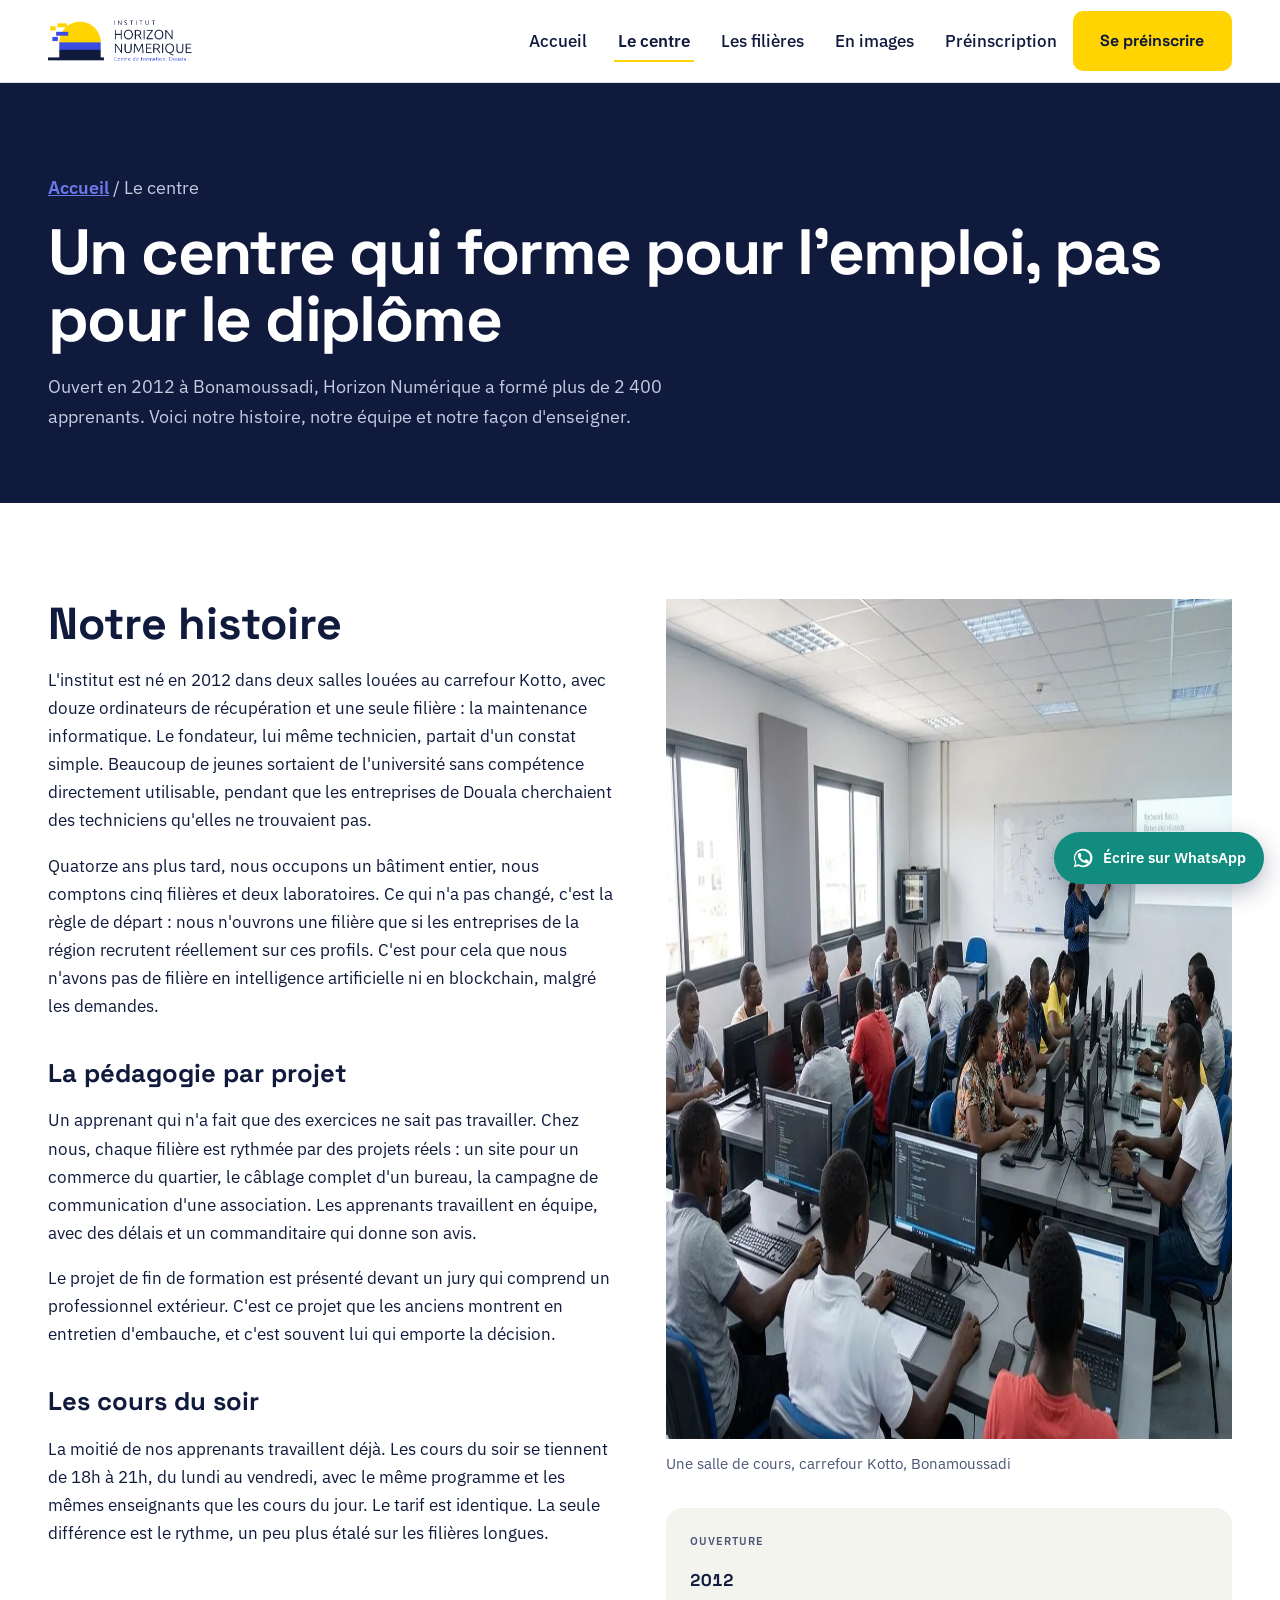
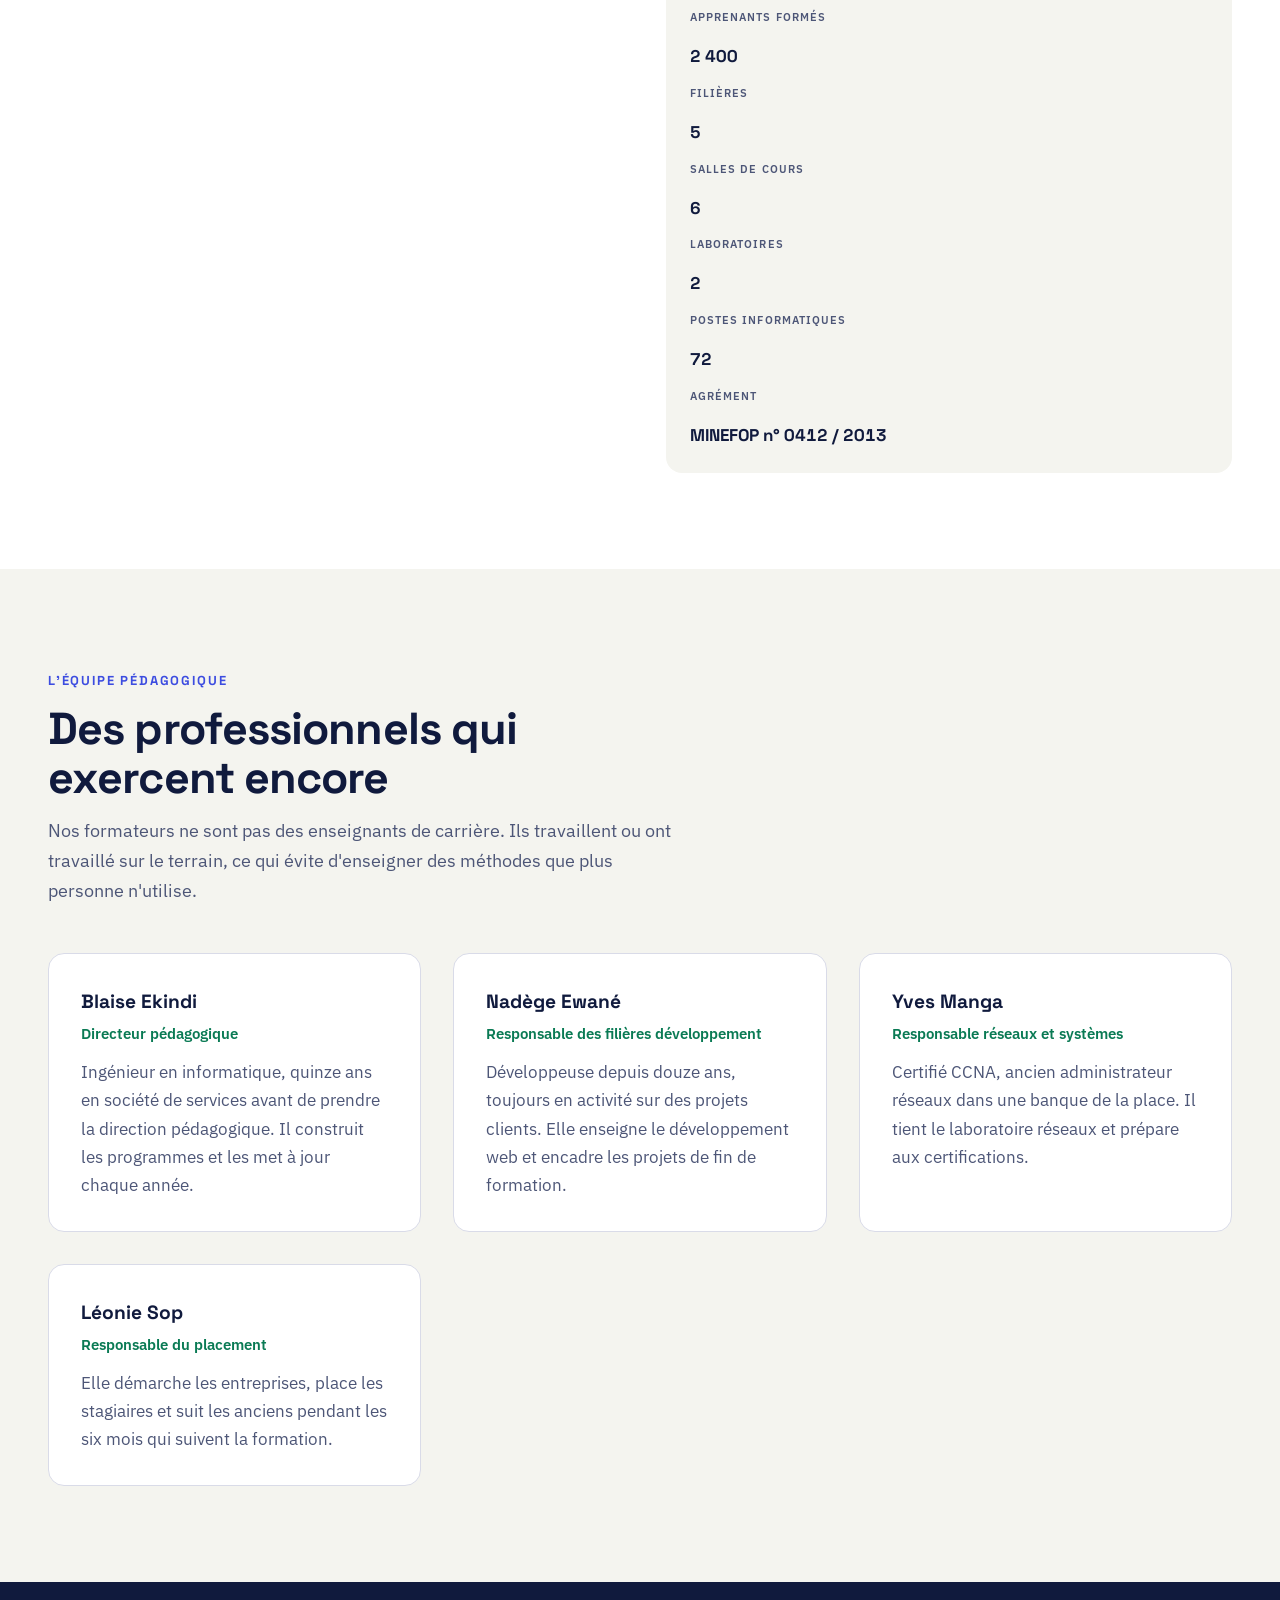
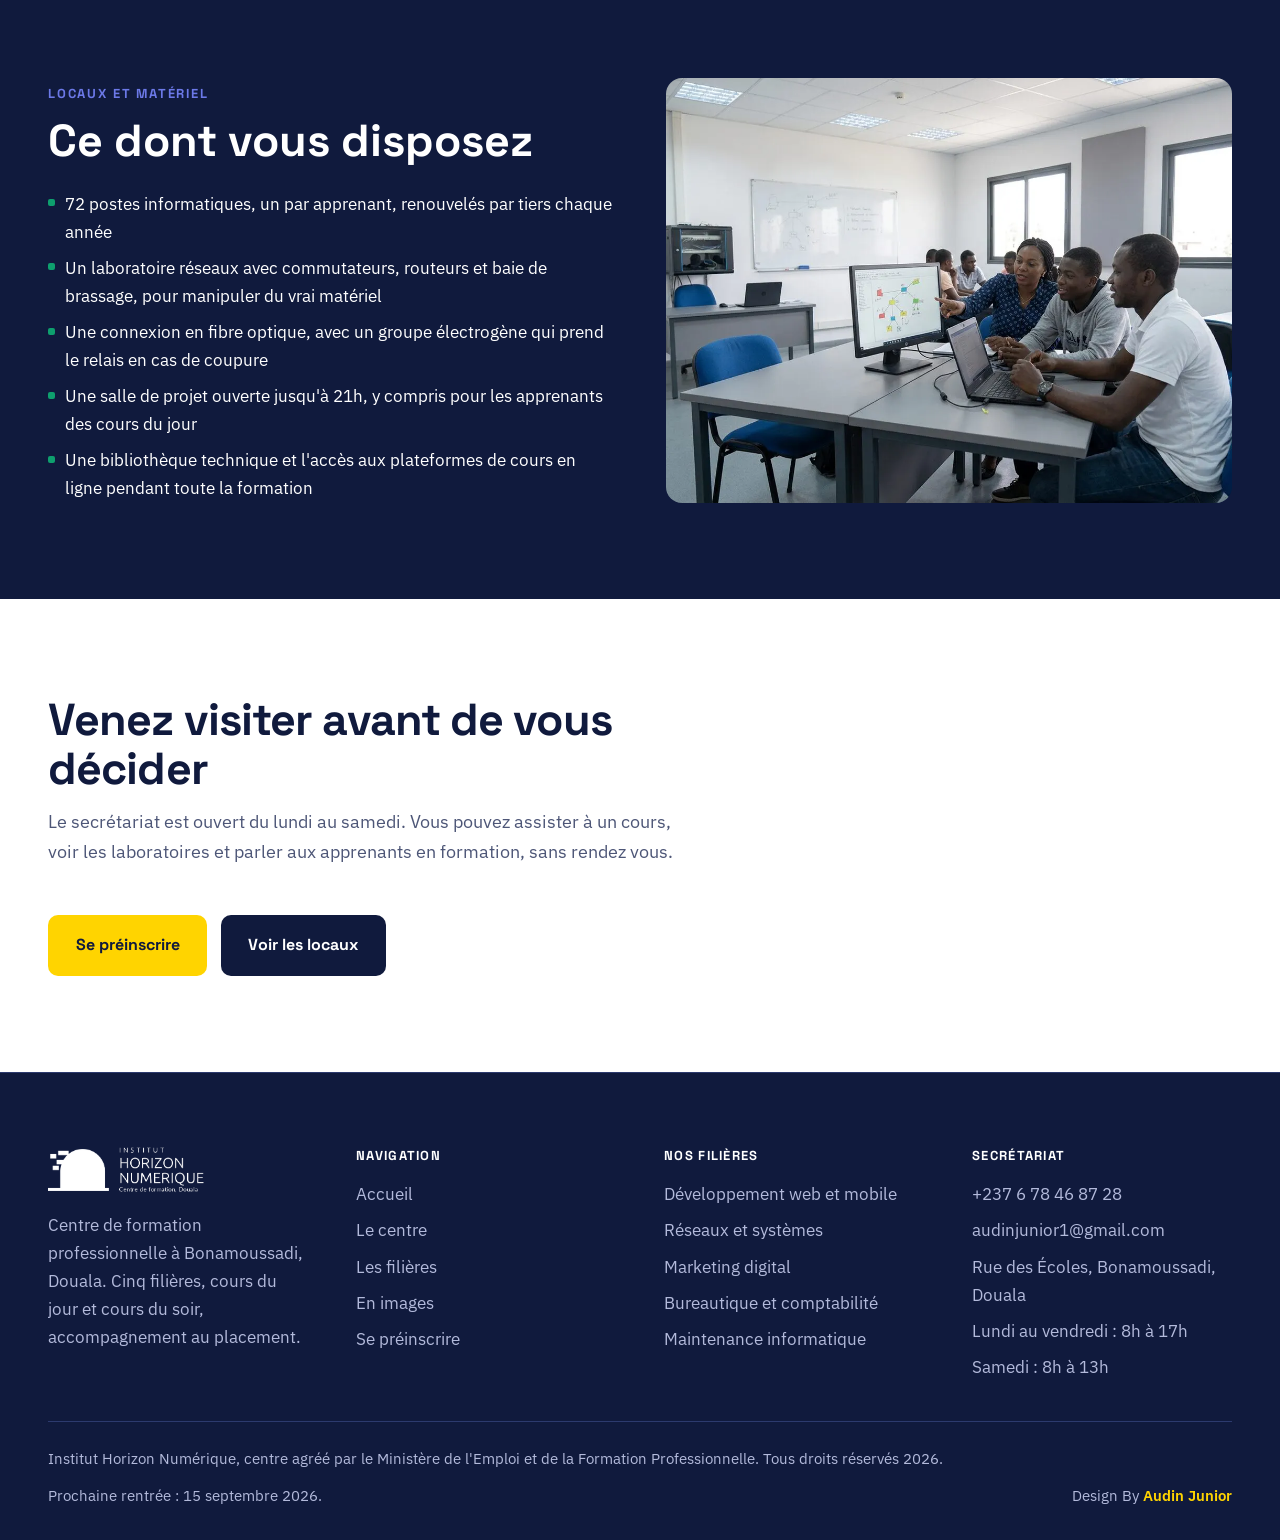
==== commit 608f20a3: "Animation + SEO" ====
--- a/a-propos/index.html
+++ b/a-propos/index.html
@@ -1,27 +1,31 @@
 <!DOCTYPE html>
 <html lang="fr">
+
 <head>
   <meta charset="UTF-8">
   <meta name="viewport" content="width=device-width, initial-scale=1">
   <title>Le centre de formation | Horizon Numérique, Douala</title>
-  <meta name="description" content="Ouvert en 2012 à Bonamoussadi, Horizon Numérique a formé 2 400 apprenants à Douala. Équipe pédagogique, laboratoires, matériel et pédagogie par projet.">
-  <link rel="canonical" href="https://www.horizonnumerique.cm/a-propos/">
+  <meta name="description"
+    content="Ouvert en 2012 à Bonamoussadi, Horizon Numérique a formé 2 400 apprenants à Douala. Équipe pédagogique, laboratoires, matériel et pédagogie par projet.">
+  <link rel="canonical" href="https://institut-horizon.vercel.app/a-propos/">
   <meta name="theme-color" content="#101A3D">
   <meta name="author" content="Institut Horizon Numérique">
 
   <meta property="og:type" content="website">
   <meta property="og:title" content="Le centre de formation | Horizon Numérique, Douala">
-  <meta property="og:description" content="Ouvert en 2012 à Bonamoussadi, Horizon Numérique a formé 2 400 apprenants à Douala. Équipe pédagogique, laboratoires, matériel et pédagogie par projet.">
-  <meta property="og:image" content="https://www.horizonnumerique.cm/assets/img/og-image.jpg">
+  <meta property="og:description"
+    content="Ouvert en 2012 à Bonamoussadi, Horizon Numérique a formé 2 400 apprenants à Douala. Équipe pédagogique, laboratoires, matériel et pédagogie par projet.">
+  <meta property="og:image" content="https://institut-horizon.vercel.app/assets/img/og-image.jpg">
   <meta property="og:image:width" content="1200">
   <meta property="og:image:height" content="630">
-  <meta property="og:url" content="https://www.horizonnumerique.cm/a-propos/">
+  <meta property="og:url" content="https://institut-horizon.vercel.app/a-propos/">
   <meta property="og:locale" content="fr_FR">
   <meta property="og:site_name" content="Institut Horizon Numérique">
   <meta name="twitter:card" content="summary_large_image">
   <meta name="twitter:title" content="Le centre de formation | Horizon Numérique, Douala">
-  <meta name="twitter:description" content="Ouvert en 2012 à Bonamoussadi, Horizon Numérique a formé 2 400 apprenants à Douala. Équipe pédagogique, laboratoires, matériel et pédagogie par projet.">
-  <meta name="twitter:image" content="https://www.horizonnumerique.cm/assets/img/og-image.jpg">
+  <meta name="twitter:description"
+    content="Ouvert en 2012 à Bonamoussadi, Horizon Numérique a formé 2 400 apprenants à Douala. Équipe pédagogique, laboratoires, matériel et pédagogie par projet.">
+  <meta name="twitter:image" content="https://institut-horizon.vercel.app/assets/img/og-image.jpg">
 
   <link rel="icon" href="../favicon.ico" sizes="any">
   <link rel="icon" type="image/png" sizes="32x32" href="../assets/logo/favicon-32x32.png">
@@ -33,20 +37,25 @@
   <link rel="preconnect" href="https://fonts.googleapis.com">
   <link rel="preconnect" href="https://fonts.gstatic.com" crossorigin>
   <link rel="stylesheet"
-        href="https://fonts.googleapis.com/css2?family=Space+Grotesk:wght@500;700&family=IBM+Plex+Sans:wght@400;500;600&display=swap">
+    href="https://fonts.googleapis.com/css2?family=Space+Grotesk:wght@500;700&family=IBM+Plex+Sans:wght@400;500;600&display=swap">
+  <!-- Marqueur JS : le CSS ne masque les elements animes que si le script est actif,
+       une page sans JavaScript reste donc entierement lisible. -->
+  <script>document.documentElement.classList.add("js");</script>
   <link rel="stylesheet" href="../assets/css/style.css">
 </head>
+
 <body>
   <a class="saut-contenu" href="#contenu">Aller au contenu principal</a>
 
   <header class="entete">
     <div class="enveloppe entete__barre">
       <a class="entete__logo" href="../index.html" aria-label="Institut Horizon Numérique, retour à l'accueil">
-        <img src="../assets/logo/logo.png" alt="Institut Horizon Numérique, centre de formation à Douala" width="144" height="46">
+        <img src="../assets/logo/logo.png" alt="Institut Horizon Numérique, centre de formation à Douala" width="144"
+          height="46">
       </a>
 
-      <button class="bouton-menu" type="button" data-menu-bouton
-              aria-expanded="false" aria-controls="navigation-principale">Menu</button>
+      <button class="bouton-menu" type="button" data-menu-bouton aria-expanded="false"
+        aria-controls="navigation-principale">Menu</button>
 
       <nav class="nav" id="navigation-principale" data-menu aria-label="Navigation principale">
         <ul class="nav__liste">
@@ -65,68 +74,77 @@
 
   <main id="contenu">
     <section class="bandeau">
-      <div class="enveloppe">
+      <div class="enveloppe" data-hero>
         <p class="fil"><a href="../index.html">Accueil</a> / Le centre</p>
         <h1>Un centre qui forme pour l'emploi, pas pour le diplôme</h1>
-        <p>Ouvert en 2012 à Bonamoussadi, Horizon Numérique a formé plus de 2 400 apprenants. Voici notre histoire, notre équipe et notre façon d'enseigner.</p>
+        <p>Ouvert en 2012 à Bonamoussadi, Horizon Numérique a formé plus de 2 400 apprenants. Voici notre histoire,
+          notre équipe et notre façon d'enseigner.</p>
       </div>
     </section>
 
     <section class="section">
       <div class="enveloppe colonnes">
-        <div class="prose">
-          <h2 style="font-family:var(--display);font-size:var(--t-l);font-weight:700;line-height:1.1">Notre histoire</h2>
+        <div class="prose" data-anim="droite">
+          <h2 class="titre-editorial titre-editorial--large">Notre histoire</h2>
           <p>L'institut est né en 2012 dans deux salles louées au carrefour
-             Kotto, avec douze ordinateurs de récupération et une seule
-             filière : la maintenance informatique. Le fondateur, lui même
-             technicien, partait d'un constat simple. Beaucoup de jeunes
-             sortaient de l'université sans compétence directement utilisable,
-             pendant que les entreprises de Douala cherchaient des techniciens
-             qu'elles ne trouvaient pas.</p>
+            Kotto, avec douze ordinateurs de récupération et une seule
+            filière : la maintenance informatique. Le fondateur, lui même
+            technicien, partait d'un constat simple. Beaucoup de jeunes
+            sortaient de l'université sans compétence directement utilisable,
+            pendant que les entreprises de Douala cherchaient des techniciens
+            qu'elles ne trouvaient pas.</p>
           <p>Quatorze ans plus tard, nous occupons un bâtiment entier, nous
-             comptons cinq filières et deux laboratoires. Ce qui n'a pas changé,
-             c'est la règle de départ : nous n'ouvrons une filière que si les
-             entreprises de la région recrutent réellement sur ces profils.
-             C'est pour cela que nous n'avons pas de filière en intelligence
-             artificielle ni en blockchain, malgré les demandes.</p>
+            comptons cinq filières et deux laboratoires. Ce qui n'a pas changé,
+            c'est la règle de départ : nous n'ouvrons une filière que si les
+            entreprises de la région recrutent réellement sur ces profils.
+            C'est pour cela que nous n'avons pas de filière en intelligence
+            artificielle ni en blockchain, malgré les demandes.</p>
 
           <h3>La pédagogie par projet</h3>
           <p>Un apprenant qui n'a fait que des exercices ne sait pas
-             travailler. Chez nous, chaque filière est rythmée par des projets
-             réels : un site pour un commerce du quartier, le câblage complet
-             d'un bureau, la campagne de communication d'une association. Les
-             apprenants travaillent en équipe, avec des délais et un
-             commanditaire qui donne son avis.</p>
+            travailler. Chez nous, chaque filière est rythmée par des projets
+            réels : un site pour un commerce du quartier, le câblage complet
+            d'un bureau, la campagne de communication d'une association. Les
+            apprenants travaillent en équipe, avec des délais et un
+            commanditaire qui donne son avis.</p>
           <p>Le projet de fin de formation est présenté devant un jury qui
-             comprend un professionnel extérieur. C'est ce projet que les
-             anciens montrent en entretien d'embauche, et c'est souvent lui qui
-             emporte la décision.</p>
+            comprend un professionnel extérieur. C'est ce projet que les
+            anciens montrent en entretien d'embauche, et c'est souvent lui qui
+            emporte la décision.</p>
 
           <h3>Les cours du soir</h3>
           <p>La moitié de nos apprenants travaillent déjà. Les cours du soir se
-             tiennent de 18h à 21h, du lundi au vendredi, avec le même
-             programme et les mêmes enseignants que les cours du jour. Le tarif
-             est identique. La seule différence est le rythme, un peu plus
-             étalé sur les filières longues.</p>
+            tiennent de 18h à 21h, du lundi au vendredi, avec le même
+            programme et les mêmes enseignants que les cours du jour. Le tarif
+            est identique. La seule différence est le rythme, un peu plus
+            étalé sur les filières longues.</p>
         </div>
 
         <div>
           <picture>
             <source type="image/webp" srcset="../assets/img/locaux.webp">
-            <img src="../assets/img/locaux.jpg" alt="Salle de cours de l'Institut Horizon Numérique à Douala" width="1200" height="840" loading="lazy" decoding="async">
+            <img src="../assets/img/locaux.jpg" alt="Salle de cours de l'Institut Horizon Numérique à Douala"
+              width="1200" height="840" loading="lazy" decoding="async">
           </picture>
           <p class="champ__aide" style="margin-top:0.75rem">Une salle de cours,
-             carrefour Kotto, Bonamoussadi</p>
+            carrefour Kotto, Bonamoussadi</p>
 
           <div class="encadre" style="margin-top:2rem">
             <dl>
-              <dt>Ouverture</dt><dd>2012</dd>
-              <dt>Apprenants formés</dt><dd>2 400</dd>
-              <dt>Filières</dt><dd>5</dd>
-              <dt>Salles de cours</dt><dd>6</dd>
-              <dt>Laboratoires</dt><dd>2</dd>
-              <dt>Postes informatiques</dt><dd>72</dd>
-              <dt>Agrément</dt><dd>MINEFOP n° 0412 / 2013</dd>
+              <dt>Ouverture</dt>
+              <dd>2012</dd>
+              <dt>Apprenants formés</dt>
+              <dd>2 400</dd>
+              <dt>Filières</dt>
+              <dd>5</dd>
+              <dt>Salles de cours</dt>
+              <dd>6</dd>
+              <dt>Laboratoires</dt>
+              <dd>2</dd>
+              <dt>Postes informatiques</dt>
+              <dd>72</dd>
+              <dt>Agrément</dt>
+              <dd>MINEFOP n° 0412 / 2013</dd>
             </dl>
           </div>
         </div>
@@ -135,41 +153,47 @@
 
     <section class="section section--craie" aria-labelledby="titre-equipe">
       <div class="enveloppe">
-        <div class="titre-section">
+        <div class="titre-section" data-anim="titre">
           <span class="surtitre">L'équipe pédagogique</span>
           <h2 id="titre-equipe">Des professionnels qui exercent encore</h2>
           <p>Nos formateurs ne sont pas des enseignants de carrière. Ils
-             travaillent ou ont travaillé sur le terrain, ce qui évite
-             d'enseigner des méthodes que plus personne n'utilise.</p>
+            travaillent ou ont travaillé sur le terrain, ce qui évite
+            d'enseigner des méthodes que plus personne n'utilise.</p>
         </div>
 
         <div class="temoignages">
-          <article class="temoignage">
+          <article class="temoignage" data-anim="montee" style="--delai:0ms">
             <div>
               <h3 style="font-family:var(--display);font-size:1.2rem;font-weight:700">Blaise Ekindi</h3>
               <p class="temoignage__poste" style="margin-top:0.2rem">Directeur pédagogique</p>
-              <p style="margin-top:0.75rem;color:var(--texte-doux)">Ingénieur en informatique, quinze ans en société de services avant de prendre la direction pédagogique. Il construit les programmes et les met à jour chaque année.</p>
+              <p style="margin-top:0.75rem;color:var(--texte-doux)">Ingénieur en informatique, quinze ans en société de
+                services avant de prendre la direction pédagogique. Il construit les programmes et les met à jour chaque
+                année.</p>
             </div>
           </article>
-          <article class="temoignage">
+          <article class="temoignage" data-anim="montee" style="--delai:80ms">
             <div>
               <h3 style="font-family:var(--display);font-size:1.2rem;font-weight:700">Nadège Ewané</h3>
               <p class="temoignage__poste" style="margin-top:0.2rem">Responsable des filières développement</p>
-              <p style="margin-top:0.75rem;color:var(--texte-doux)">Développeuse depuis douze ans, toujours en activité sur des projets clients. Elle enseigne le développement web et encadre les projets de fin de formation.</p>
+              <p style="margin-top:0.75rem;color:var(--texte-doux)">Développeuse depuis douze ans, toujours en activité
+                sur des projets clients. Elle enseigne le développement web et encadre les projets de fin de formation.
+              </p>
             </div>
           </article>
-          <article class="temoignage">
+          <article class="temoignage" data-anim="montee" style="--delai:160ms">
             <div>
               <h3 style="font-family:var(--display);font-size:1.2rem;font-weight:700">Yves Manga</h3>
               <p class="temoignage__poste" style="margin-top:0.2rem">Responsable réseaux et systèmes</p>
-              <p style="margin-top:0.75rem;color:var(--texte-doux)">Certifié CCNA, ancien administrateur réseaux dans une banque de la place. Il tient le laboratoire réseaux et prépare aux certifications.</p>
+              <p style="margin-top:0.75rem;color:var(--texte-doux)">Certifié CCNA, ancien administrateur réseaux dans
+                une banque de la place. Il tient le laboratoire réseaux et prépare aux certifications.</p>
             </div>
           </article>
-          <article class="temoignage">
+          <article class="temoignage" data-anim="montee" style="--delai:0ms">
             <div>
               <h3 style="font-family:var(--display);font-size:1.2rem;font-weight:700">Léonie Sop</h3>
               <p class="temoignage__poste" style="margin-top:0.2rem">Responsable du placement</p>
-              <p style="margin-top:0.75rem;color:var(--texte-doux)">Elle démarche les entreprises, place les stagiaires et suit les anciens pendant les six mois qui suivent la formation.</p>
+              <p style="margin-top:0.75rem;color:var(--texte-doux)">Elle démarche les entreprises, place les stagiaires
+                et suit les anciens pendant les six mois qui suivent la formation.</p>
             </div>
           </article>
         </div>
@@ -180,34 +204,38 @@
       <div class="enveloppe duo">
         <div>
           <span class="surtitre">Locaux et matériel</span>
-          <h2 style="font-family:var(--display);font-size:var(--t-l);font-weight:700;line-height:1.1">Ce dont vous disposez</h2>
+          <h2 style="font-family:var(--display);font-size:var(--t-l);font-weight:700;line-height:1.1">Ce dont vous
+            disposez</h2>
           <ul class="liste-puces" style="margin-top:1.5rem">
             <li>72 postes informatiques, un par apprenant, renouvelés par
-                tiers chaque année</li>
+              tiers chaque année</li>
             <li>Un laboratoire réseaux avec commutateurs, routeurs et baie de
-                brassage, pour manipuler du vrai matériel</li>
+              brassage, pour manipuler du vrai matériel</li>
             <li>Une connexion en fibre optique, avec un groupe électrogène qui
-                prend le relais en cas de coupure</li>
+              prend le relais en cas de coupure</li>
             <li>Une salle de projet ouverte jusqu'à 21h, y compris pour les
-                apprenants des cours du jour</li>
+              apprenants des cours du jour</li>
             <li>Une bibliothèque technique et l'accès aux plateformes de cours
-                en ligne pendant toute la formation</li>
+              en ligne pendant toute la formation</li>
           </ul>
         </div>
-        <div><picture>
+        <div>
+          <picture>
             <source type="image/webp" srcset="../assets/img/pedagogie.webp">
-            <img src="../assets/img/pedagogie.jpg" alt="Apprenants travaillant en projet à l'Institut Horizon Numérique" width="1200" height="840" loading="lazy" decoding="async">
-          </picture></div>
+            <img src="../assets/img/pedagogie.jpg" alt="Apprenants travaillant en projet à l'Institut Horizon Numérique"
+              width="1200" height="840" loading="lazy" decoding="async">
+          </picture>
+        </div>
       </div>
     </section>
 
     <section class="section">
       <div class="enveloppe">
-        <div class="titre-section">
+        <div class="titre-section" data-anim="titre">
           <h2>Venez visiter avant de vous décider</h2>
           <p>Le secrétariat est ouvert du lundi au samedi. Vous pouvez assister
-             à un cours, voir les laboratoires et parler aux apprenants en
-             formation, sans rendez vous.</p>
+            à un cours, voir les laboratoires et parler aux apprenants en
+            formation, sans rendez vous.</p>
         </div>
         <div class="groupe-boutons">
           <a class="bouton bouton--jaune" href="../contact/index.html">Se préinscrire</a>
@@ -222,10 +250,11 @@
     <div class="enveloppe">
       <div class="pied__grille">
         <div>
-          <img src="../assets/logo/logo-blanc.png" alt="Institut Horizon Numérique, centre de formation à Douala" width="157" height="50">
+          <img src="../assets/logo/logo-blanc.png" alt="Institut Horizon Numérique, centre de formation à Douala"
+            width="157" height="50">
           <p>Centre de formation professionnelle à Bonamoussadi, Douala.
-             Cinq filières, cours du jour et cours du soir, accompagnement au
-             placement.</p>
+            Cinq filières, cours du jour et cours du soir, accompagnement au
+            placement.</p>
         </div>
 
         <div>
@@ -253,8 +282,8 @@
         <div>
           <h3>Secrétariat</h3>
           <ul>
-            <li><a href="tel:+237696334082">+237 6 96 33 40 82</a></li>
-            <li><a href="mailto:secretariat@horizonnumerique.cm">secretariat@horizonnumerique.cm</a></li>
+            <li><a href="tel:+237678468728">+237 6 78 46 87 28</a></li>
+            <li><a href="mailto:audinjunior1@gmail.com">audinjunior1@gmail.com</a></li>
             <li>Rue des Écoles, Bonamoussadi, Douala</li>
             <li>Lundi au vendredi : 8h à 17h</li>
             <li>Samedi : 8h à 13h</li>
@@ -264,19 +293,26 @@
 
       <div class="pied__bas">
         <p>Institut Horizon Numérique, centre agréé par le Ministère de
-           l'Emploi et de la Formation Professionnelle. Tous droits réservés
-           <span data-annee>2026</span>.</p>
+          l'Emploi et de la Formation Professionnelle. Tous droits réservés
+          <span data-annee>2026</span>.
+        </p>
         <p>Prochaine rentrée : 15 septembre 2026.</p>
+        <p class="pied__signature">Design By <span>Audin Junior</span></p>
       </div>
     </div>
   </footer>
 
-  <a class="whatsapp" href="https://wa.me/237696334082?text=Bonjour%2C%20je%20souhaite%20des%20informations%20sur%20les%20formations%20de%20l%27Institut%20Horizon%20Numerique." target="_blank" rel="noopener"
-     aria-label="Écrire à l'Institut Horizon Numérique sur WhatsApp">
-    <svg viewBox="0 0 24 24" aria-hidden="true" focusable="false"><path d="M17.5 14.4c-.3-.2-1.7-.9-2-1-.3-.1-.5-.2-.7.1-.2.3-.7 1-.9 1.2-.2.2-.3.2-.6.1-.3-.2-1.2-.5-2.3-1.4-.9-.8-1.4-1.7-1.6-2-.2-.3 0-.5.1-.6l.5-.5c.1-.2.2-.3.3-.5 0-.2 0-.4 0-.5 0-.2-.7-1.6-.9-2.2-.2-.6-.5-.5-.7-.5h-.6c-.2 0-.5.1-.8.4-.3.3-1 1-1 2.5s1.1 2.9 1.2 3.1c.2.2 2.1 3.2 5.1 4.4 2.5 1 3 .8 3.6.8.5 0 1.7-.7 2-1.4.2-.7.2-1.2.2-1.4-.1-.1-.3-.2-.6-.3M12 2a10 10 0 0 0-8.6 15L2 22l5.2-1.4A10 10 0 1 0 12 2m0 18.2c-1.6 0-3.2-.4-4.6-1.3l-.3-.2-3.1.8.8-3-.2-.3A8.2 8.2 0 1 1 12 20.2"/></svg>
+  <a class="whatsapp"
+    href="https://wa.me/237678468728?text=Bonjour%2C%20je%20souhaite%20des%20informations%20sur%20les%20formations%20de%20l%27Institut%20Horizon%20Numerique."
+    target="_blank" rel="noopener" aria-label="Écrire à l'Institut Horizon Numérique sur WhatsApp">
+    <svg viewBox="0 0 24 24" aria-hidden="true" focusable="false">
+      <path
+        d="M17.5 14.4c-.3-.2-1.7-.9-2-1-.3-.1-.5-.2-.7.1-.2.3-.7 1-.9 1.2-.2.2-.3.2-.6.1-.3-.2-1.2-.5-2.3-1.4-.9-.8-1.4-1.7-1.6-2-.2-.3 0-.5.1-.6l.5-.5c.1-.2.2-.3.3-.5 0-.2 0-.4 0-.5 0-.2-.7-1.6-.9-2.2-.2-.6-.5-.5-.7-.5h-.6c-.2 0-.5.1-.8.4-.3.3-1 1-1 2.5s1.1 2.9 1.2 3.1c.2.2 2.1 3.2 5.1 4.4 2.5 1 3 .8 3.6.8.5 0 1.7-.7 2-1.4.2-.7.2-1.2.2-1.4-.1-.1-.3-.2-.6-.3M12 2a10 10 0 0 0-8.6 15L2 22l5.2-1.4A10 10 0 1 0 12 2m0 18.2c-1.6 0-3.2-.4-4.6-1.3l-.3-.2-3.1.8.8-3-.2-.3A8.2 8.2 0 1 1 12 20.2" />
+    </svg>
     <span>Écrire sur WhatsApp</span>
   </a>
 
   <script src="../assets/js/main.js" defer></script>
 </body>
-</html>
+
+</html>
--- a/assets/css/style.css
+++ b/assets/css/style.css
@@ -40,6 +40,10 @@
   --rayon-l: 16px;
   --ombre: 0 8px 26px rgba(16, 26, 61, 0.09);
   --transition: 220ms cubic-bezier(0.2, 0.6, 0.2, 1);
+  /* Entree des blocs animes. Volontairement breve : le visiteur
+     compare deux ou trois centres, le mouvement doit accompagner sa
+     lecture, jamais la faire attendre. */
+  --entree: 460ms cubic-bezier(0.2, 0.7, 0.3, 1);
 }
 
 *,
@@ -1285,3 +1289,397 @@
     transform: none;
   }
 }
+
+/* ==========================================================================
+   Animations
+
+   Le visiteur compare deux ou trois centres et cherche quatre reponses :
+   quelles filieres, combien ca coute, combien de temps, est-ce que ca
+   debouche. La regle du site est de rendre ces reponses trouvables en moins
+   de trente secondes ; le mouvement obeit a la meme regle. Il est donc bref
+   (460 ms), il n'attend jamais, et il sert a diriger le regard vers les
+   informations decisives plutot qu'a decorer.
+
+   Les blocs marques data-anim ne sont masques que si <html> porte la classe
+   js, donc une page sans JavaScript reste entierement lisible.
+   ========================================================================== */
+.js [data-anim] {
+  opacity: 0;
+  transition: opacity var(--entree) var(--delai, 0ms),
+    transform var(--entree) var(--delai, 0ms);
+}
+
+.js [data-anim="montee"],
+.js [data-anim="fiche"] {
+  transform: translateY(18px);
+}
+
+.js [data-anim="gauche"] {
+  transform: translateX(-18px);
+}
+
+.js [data-anim="droite"] {
+  transform: translateX(18px);
+}
+
+.js [data-anim].est-visible {
+  opacity: 1;
+  transform: none;
+}
+
+/* --------------------------------------------------------------------------
+   Titre de section : surtitre, titre, chapo, dans l'ordre de lecture
+   -------------------------------------------------------------------------- */
+.js [data-anim="titre"] {
+  opacity: 1;
+  transform: none;
+}
+
+.js [data-anim="titre"] > * {
+  opacity: 0;
+  transform: translateY(12px);
+  transition: opacity var(--entree), transform var(--entree);
+}
+
+.js [data-anim="titre"] > *:nth-child(2) { transition-delay: 80ms; }
+.js [data-anim="titre"] > *:nth-child(3) { transition-delay: 160ms; }
+
+.js [data-anim="titre"].est-visible > * {
+  opacity: 1;
+  transform: none;
+}
+
+/* --------------------------------------------------------------------------
+   Bloc signature : les quatre chiffres
+
+   C'est ici que se joue la quatrieme question, celle qui decide vraiment :
+   est-ce que ca debouche sur un emploi. Les valeurs montent depuis zero et
+   arrivent dans l'ordre, le taux de placement en dernier. Le compte n'est pas
+   une decoration : il retient le regard sur les seuls chiffres que le
+   visiteur retiendra de sa visite.
+   -------------------------------------------------------------------------- */
+.js [data-anim="chiffres"] {
+  opacity: 1;
+  transform: none;
+}
+
+.js [data-anim="chiffres"] .chiffre {
+  opacity: 0;
+  transform: translateY(14px);
+  transition: opacity var(--entree) calc(var(--rang, 0) * 110ms),
+    transform var(--entree) calc(var(--rang, 0) * 110ms);
+}
+
+.js [data-anim="chiffres"].est-visible .chiffre {
+  opacity: 1;
+  transform: none;
+}
+
+/* --------------------------------------------------------------------------
+   Etapes d'inscription : le filet electrique se trace avant le contenu
+   -------------------------------------------------------------------------- */
+.js [data-anim="etape"] {
+  opacity: 1;
+  transform: none;
+  border-top-color: transparent;
+}
+
+.js [data-anim="etape"]::after {
+  content: "";
+  position: absolute;
+  inset: -3px auto auto 0;
+  height: 3px;
+  width: 0;
+  background: var(--electrique);
+  transition: width 520ms cubic-bezier(0.2, 0.7, 0.3, 1) var(--delai, 0ms);
+}
+
+.js .section--nuit [data-anim="etape"]::after {
+  background: var(--electrique-clair);
+}
+
+.js [data-anim="etape"].est-visible::after {
+  width: 100%;
+}
+
+.js [data-anim="etape"] > *,
+.js [data-anim="etape"]::before {
+  opacity: 0;
+  transform: translateY(12px);
+  transition: opacity var(--entree) calc(var(--delai, 0ms) + 140ms),
+    transform var(--entree) calc(var(--delai, 0ms) + 140ms);
+}
+
+.js [data-anim="etape"].est-visible > *,
+.js [data-anim="etape"].est-visible::before {
+  opacity: 1;
+  transform: none;
+}
+
+/* --------------------------------------------------------------------------
+   Pastilles partenaires : une vague rapide, elles se lisent d'un bloc
+   -------------------------------------------------------------------------- */
+.js [data-anim="pastilles"] {
+  opacity: 1;
+  transform: none;
+}
+
+.js [data-anim="pastilles"] li {
+  opacity: 0;
+  transform: translateY(10px);
+  transition: opacity 380ms cubic-bezier(0.2, 0.7, 0.3, 1),
+    transform 380ms cubic-bezier(0.2, 0.7, 0.3, 1);
+}
+
+.js [data-anim="pastilles"] li:nth-child(1) { transition-delay: 0ms; }
+.js [data-anim="pastilles"] li:nth-child(2) { transition-delay: 45ms; }
+.js [data-anim="pastilles"] li:nth-child(3) { transition-delay: 90ms; }
+.js [data-anim="pastilles"] li:nth-child(4) { transition-delay: 135ms; }
+.js [data-anim="pastilles"] li:nth-child(5) { transition-delay: 180ms; }
+.js [data-anim="pastilles"] li:nth-child(6) { transition-delay: 225ms; }
+.js [data-anim="pastilles"] li:nth-child(7) { transition-delay: 270ms; }
+.js [data-anim="pastilles"] li:nth-child(8) { transition-delay: 315ms; }
+
+.js [data-anim="pastilles"].est-visible li {
+  opacity: 1;
+  transform: none;
+}
+
+/* --------------------------------------------------------------------------
+   Entree de page : hero et bandeaux
+   Le bandeau de session porte l'information la plus urgente de la page, il
+   entre donc en premier, avant le titre.
+   -------------------------------------------------------------------------- */
+@keyframes entree-bloc {
+  from {
+    opacity: 0;
+    transform: translateY(16px);
+  }
+  to {
+    opacity: 1;
+    transform: none;
+  }
+}
+
+.js [data-hero] > * {
+  animation: entree-bloc var(--entree) backwards;
+}
+
+.js [data-hero] > *:nth-child(1) { animation-delay: 80ms; }
+.js [data-hero] > *:nth-child(2) { animation-delay: 180ms; }
+.js [data-hero] > *:nth-child(3) { animation-delay: 280ms; }
+.js [data-hero] > *:nth-child(4) { animation-delay: 380ms; }
+.js [data-hero] > *:nth-child(5) { animation-delay: 480ms; }
+
+/* Lente derive du fond : 24 secondes, imperceptible en lecture. Le hero porte
+   deja overflow hidden, l'agrandissement ne cree donc pas de defilement
+   horizontal. */
+@keyframes derive-fond {
+  from { transform: scale(1.04); }
+  to { transform: scale(1.12) translate3d(-1%, -0.5%, 0); }
+}
+
+.js .hero__fond {
+  animation: derive-fond 24s ease-in-out infinite alternate;
+}
+
+/* --------------------------------------------------------------------------
+   En-tete au defilement
+   -------------------------------------------------------------------------- */
+.entete {
+  transition: box-shadow var(--transition);
+}
+
+.entete[data-defile="true"] {
+  box-shadow: 0 6px 20px rgba(16, 26, 61, 0.08);
+}
+
+/* --------------------------------------------------------------------------
+   Depliage d'une filiere
+   Le panneau s'ouvre au lieu d'apparaitre d'un coup : le visiteur garde le
+   fil de l'endroit ou il en etait dans la carte.
+   -------------------------------------------------------------------------- */
+@keyframes deplie-detail {
+  from {
+    opacity: 0;
+    transform: translateY(-8px);
+  }
+  to {
+    opacity: 1;
+    transform: none;
+  }
+}
+
+.js .filiere__detail:not([hidden]) {
+  animation: deplie-detail 320ms cubic-bezier(0.2, 0.7, 0.3, 1);
+}
+
+/* --------------------------------------------------------------------------
+   Micro-interactions
+   -------------------------------------------------------------------------- */
+.filiere {
+  transition: border-color var(--transition), box-shadow var(--transition),
+    transform var(--transition);
+}
+
+.filiere:hover {
+  transform: translateY(-3px);
+}
+
+/* Le tarif est l'information que le visiteur cherche en premier dans la
+   carte : il se souligne a l'approche, sans bouger la mise en page. */
+.filiere__donnees .tarif {
+  transition: color var(--transition);
+}
+
+.filiere:hover .filiere__donnees .tarif {
+  color: var(--vert);
+}
+
+.nav__lien {
+  position: relative;
+}
+
+.nav__lien::after {
+  content: "";
+  position: absolute;
+  left: 0;
+  bottom: -2px;
+  height: 2px;
+  width: 100%;
+  background: var(--jaune);
+  transform: scaleX(0);
+  transform-origin: left center;
+  transition: transform var(--transition);
+}
+
+.nav__lien:hover::after,
+.nav__lien[aria-current="page"]::after {
+  transform: scaleX(1);
+}
+
+.temoignage,
+.vignette,
+.fiche {
+  transition: box-shadow var(--transition), transform var(--transition);
+}
+
+.temoignage:hover {
+  box-shadow: var(--ombre);
+}
+
+.partenaires li {
+  transition: border-color var(--transition), color var(--transition);
+}
+
+.bouton {
+  transition: background var(--transition), color var(--transition),
+    border-color var(--transition), transform var(--transition);
+}
+
+.bouton:hover {
+  transform: translateY(-2px);
+}
+
+.bouton:active {
+  transform: translateY(0);
+}
+
+/* --------------------------------------------------------------------------
+   Menu mobile
+   -------------------------------------------------------------------------- */
+@media (max-width: 1000px) {
+  .nav[data-ouvert="true"] {
+    animation: entree-bloc 240ms cubic-bezier(0.2, 0.7, 0.3, 1);
+  }
+
+  .nav[data-ouvert="true"] .nav__liste li {
+    animation: entree-bloc 300ms cubic-bezier(0.2, 0.7, 0.3, 1) backwards;
+  }
+
+  .nav[data-ouvert="true"] .nav__liste li:nth-child(1) { animation-delay: 30ms; }
+  .nav[data-ouvert="true"] .nav__liste li:nth-child(2) { animation-delay: 65ms; }
+  .nav[data-ouvert="true"] .nav__liste li:nth-child(3) { animation-delay: 100ms; }
+  .nav[data-ouvert="true"] .nav__liste li:nth-child(4) { animation-delay: 135ms; }
+  .nav[data-ouvert="true"] .nav__liste li:nth-child(5) { animation-delay: 170ms; }
+}
+
+/* --------------------------------------------------------------------------
+   Bouton WhatsApp : entree differee, puis stable
+   -------------------------------------------------------------------------- */
+.js .whatsapp {
+  animation: entree-bloc 420ms cubic-bezier(0.2, 0.7, 0.3, 1) 800ms backwards;
+  transition: transform var(--transition);
+}
+
+.whatsapp:hover {
+  transform: translateY(-2px);
+}
+
+/* --------------------------------------------------------------------------
+   Titre editorial
+   Le reset annule toutes les marges : sans cette regle, un titre de colonne
+   se colle a son premier paragraphe.
+   -------------------------------------------------------------------------- */
+.titre-editorial {
+  font-family: var(--display);
+  font-size: var(--t-m);
+  font-weight: 700;
+  margin-bottom: 0.75rem;
+}
+
+.titre-editorial--large {
+  font-size: var(--t-l);
+  line-height: 1.1;
+  margin-bottom: 1.1rem;
+}
+
+/* --------------------------------------------------------------------------
+   Mouvement reduit : on neutralise tout, sans jamais laisser un contenu
+   masque. Regle non negociable.
+   -------------------------------------------------------------------------- */
+@media (prefers-reduced-motion: reduce) {
+  .js [data-anim],
+  .js [data-anim="titre"] > *,
+  .js [data-anim="chiffres"] .chiffre,
+  .js [data-anim="etape"] > *,
+  .js [data-anim="etape"]::before,
+  .js [data-anim="pastilles"] li,
+  .js [data-hero] > *,
+  .js .whatsapp,
+  .js .filiere__detail:not([hidden]) {
+    opacity: 1 !important;
+    transform: none !important;
+    animation: none !important;
+    transition: none !important;
+  }
+
+  .js [data-anim="etape"]::after {
+    width: 100% !important;
+    transition: none !important;
+  }
+
+  .js .hero__fond {
+    animation: none !important;
+  }
+
+  .nav__lien::after,
+  .filiere__bouton svg {
+    transition: none !important;
+  }
+
+  .bouton:hover,
+  .filiere:hover {
+    transform: none;
+  }
+}
+
+/* --------------------------------------------------------------------------
+   Signature du concepteur
+   Le nom passe en jaune de marque pour se detacher du fond nuit du pied
+   (contraste 11.9:1, au-dela du seuil AAA) sans concurrencer les titres.
+   -------------------------------------------------------------------------- */
+.pied__signature span {
+  color: var(--jaune);
+  font-weight: 600;
+}
